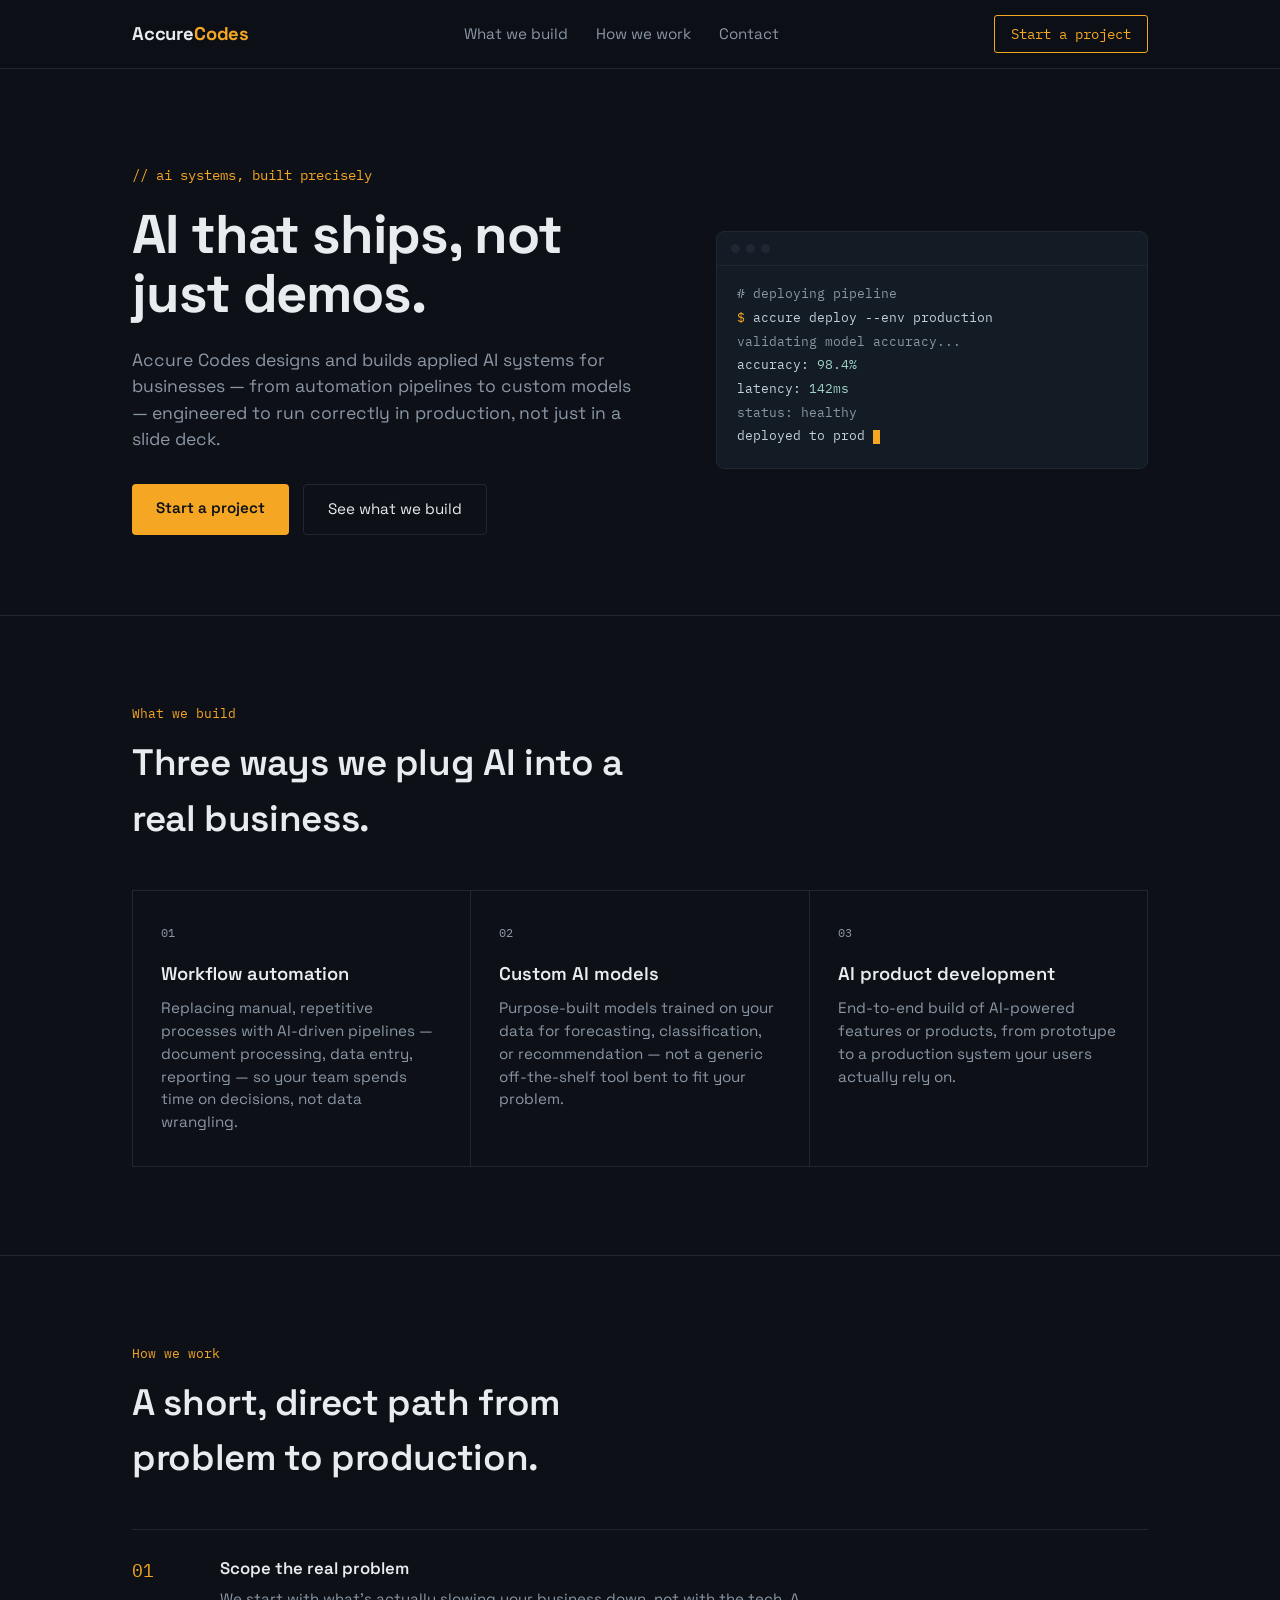
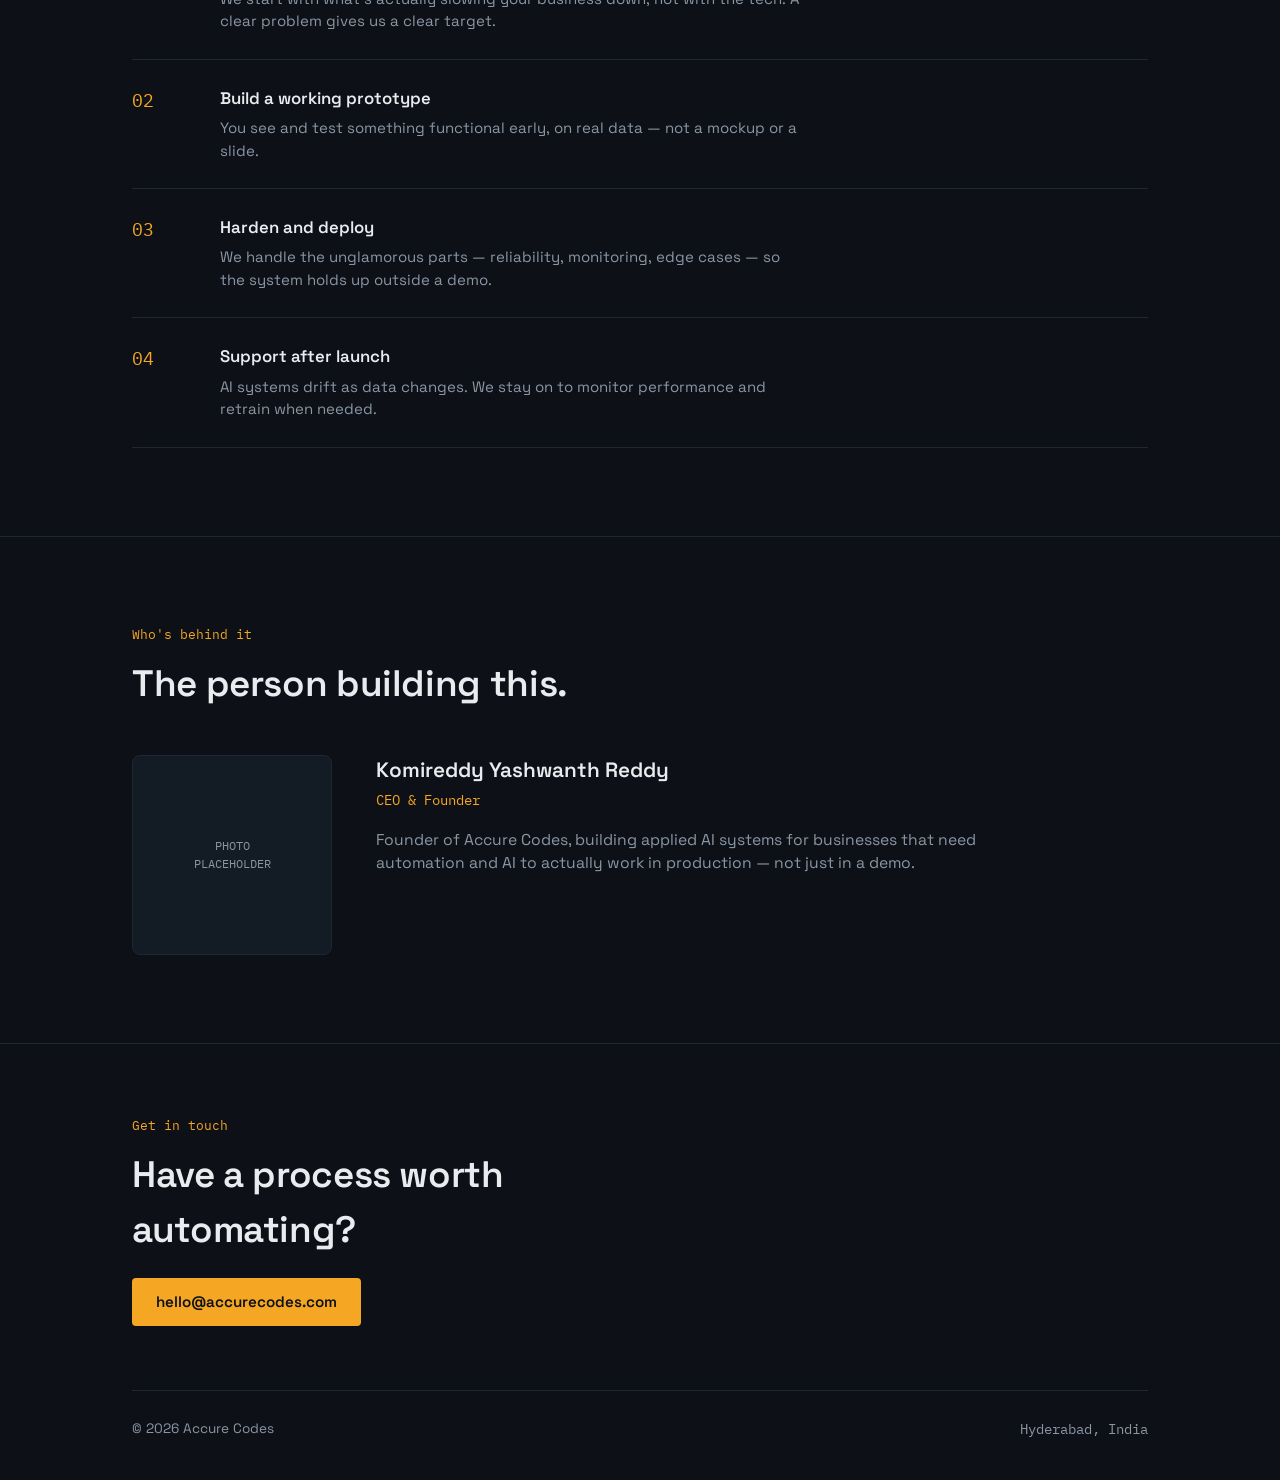
==== index.html @ d4b73209 "Update index.html" ====
<!DOCTYPE html>
<html lang="en">
<head>
<meta charset="UTF-8">
<meta name="viewport" content="width=device-width, initial-scale=1.0">
<title>Accure Codes — AI Innovation</title>
<meta name="google-site-verification" content="l0_xVmSkW9WtwDeP8lbxS9yP-mxCWkEYZdy3RUPZWYw" />
<link rel="preconnect" href="https://fonts.googleapis.com">
<link href="https://fonts.googleapis.com/css2?family=Space+Grotesk:wght@400;500;600;700&family=IBM+Plex+Mono:wght@400;500&display=swap" rel="stylesheet">
<style>
  :root {
    --ink: #0D1117;
    --ink-raised: #131B24;
    --line: #1F2733;
    --paper: #E8ECEF;
    --muted: #8B96A5;
    --amber: #F5A623;
    --amber-dim: #7A5518;
  }

  * { box-sizing: border-box; margin: 0; padding: 0; }

  body {
    background: var(--ink);
    color: var(--paper);
    font-family: 'Space Grotesk', sans-serif;
    line-height: 1.5;
    -webkit-font-smoothing: antialiased;
  }

  .mono {
    font-family: 'IBM Plex Mono', monospace;
  }

  a { color: inherit; text-decoration: none; }

  .wrap {
    max-width: 1080px;
    margin: 0 auto;
    padding: 0 32px;
  }

  /* ---- NAV ---- */
  nav {
    border-bottom: 1px solid var(--line);
    position: sticky;
    top: 0;
    background: rgba(13,17,23,0.92);
    backdrop-filter: blur(6px);
    z-index: 10;
  }
  nav .wrap {
    display: flex;
    align-items: center;
    justify-content: space-between;
    height: 68px;
  }
  .logo {
    font-weight: 700;
    font-size: 1.15rem;
    letter-spacing: -0.01em;
  }
  .logo span { color: var(--amber); }
  nav .links {
    display: flex;
    gap: 28px;
    font-size: 0.95rem;
    color: var(--muted);
  }
  nav .links a:hover { color: var(--paper); }
  .nav-cta {
    font-family: 'IBM Plex Mono', monospace;
    font-size: 0.85rem;
    padding: 8px 16px;
    border: 1px solid var(--amber);
    color: var(--amber);
    border-radius: 3px;
  }
  .nav-cta:hover { background: var(--amber); color: var(--ink); }

  @media (max-width: 700px) {
    nav .links { display: none; }
  }

  /* ---- HERO ---- */
  header.hero {
    padding: 96px 0 80px;
    border-bottom: 1px solid var(--line);
  }
  .hero-grid {
    display: grid;
    grid-template-columns: 1.1fr 0.9fr;
    gap: 56px;
    align-items: center;
  }
  @media (max-width: 860px) {
    .hero-grid { grid-template-columns: 1fr; }
  }

  .kicker {
    font-family: 'IBM Plex Mono', monospace;
    font-size: 0.85rem;
    color: var(--amber);
    margin-bottom: 20px;
  }

  h1 {
    font-size: clamp(2.2rem, 5vw, 3.4rem);
    font-weight: 700;
    letter-spacing: -0.02em;
    line-height: 1.08;
    margin-bottom: 24px;
    max-width: 15ch;
  }

  .hero-sub {
    color: var(--muted);
    font-size: 1.1rem;
    max-width: 46ch;
    margin-bottom: 32px;
  }

  .btn-row { display: flex; gap: 14px; flex-wrap: wrap; }

  .btn-primary {
    background: var(--amber);
    color: var(--ink);
    font-weight: 600;
    padding: 13px 24px;
    border-radius: 4px;
    font-size: 0.95rem;
  }
  .btn-primary:hover { background: #ffb84d; }

  .btn-ghost {
    border: 1px solid var(--line);
    padding: 13px 24px;
    border-radius: 4px;
    font-size: 0.95rem;
    color: var(--paper);
  }
  .btn-ghost:hover { border-color: var(--muted); }

  /* ---- TERMINAL VISUAL ---- */
  .terminal {
    background: var(--ink-raised);
    border: 1px solid var(--line);
    border-radius: 8px;
    overflow: hidden;
    font-family: 'IBM Plex Mono', monospace;
    font-size: 0.82rem;
  }
  .terminal-bar {
    display: flex;
    gap: 6px;
    padding: 12px 14px;
    border-bottom: 1px solid var(--line);
  }
  .dot { width: 9px; height: 9px; border-radius: 50%; background: var(--line); }
  .terminal-body { padding: 18px 20px; color: #C3D0DB; }
  .terminal-body .comment { color: var(--muted); }
  .terminal-body .key { color: var(--amber); }
  .terminal-body .string { color: #9ED3C4; }
  .terminal-line { white-space: pre; margin-bottom: 4px; }
  .cursor {
    display: inline-block;
    width: 7px; height: 14px;
    background: var(--amber);
    vertical-align: middle;
    animation: blink 1.1s steps(1) infinite;
  }
  @keyframes blink { 50% { opacity: 0; } }

  /* ---- SECTIONS ---- */
  section { padding: 88px 0; border-bottom: 1px solid var(--line); }

  .section-label {
    font-family: 'IBM Plex Mono', monospace;
    font-size: 0.8rem;
    color: var(--amber);
    margin-bottom: 12px;
  }

  h2 {
    font-size: clamp(1.7rem, 3.2vw, 2.3rem);
    font-weight: 600;
    letter-spacing: -0.01em;
    max-width: 22ch;
    margin-bottom: 44px;
  }

  .grid-3 {
    display: grid;
    grid-template-columns: repeat(3, 1fr);
    gap: 1px;
    background: var(--line);
    border: 1px solid var(--line);
  }
  @media (max-width: 780px) {
    .grid-3 { grid-template-columns: 1fr; }
  }
  .cell {
    background: var(--ink);
    padding: 32px 28px;
  }
  .cell .idx {
    font-family: 'IBM Plex Mono', monospace;
    font-size: 0.78rem;
    color: var(--muted);
    margin-bottom: 18px;
  }
  .cell h3 {
    font-size: 1.15rem;
    font-weight: 600;
    margin-bottom: 10px;
  }
  .cell p {
    color: var(--muted);
    font-size: 0.95rem;
  }

  /* ---- PROCESS (real sequence, numbered) ---- */
  .process {
    display: flex;
    flex-direction: column;
  }
  .step {
    display: grid;
    grid-template-columns: 64px 1fr;
    gap: 24px;
    padding: 26px 0;
    border-top: 1px solid var(--line);
  }
  .step:last-child { border-bottom: 1px solid var(--line); }
  .step .num {
    font-family: 'IBM Plex Mono', monospace;
    color: var(--amber);
    font-size: 1.1rem;
    padding-top: 2px;
  }
  .step h4 { font-size: 1.05rem; margin-bottom: 6px; font-weight: 600; }
  .step p { color: var(--muted); font-size: 0.94rem; max-width: 58ch; }

  /* ---- FOUNDER ---- */
  .founder-grid {
    display: grid;
    grid-template-columns: 200px 1fr;
    gap: 44px;
    align-items: start;
  }
  @media (max-width: 700px) {
    .founder-grid { grid-template-columns: 1fr; }
  }
  .founder-photo {
    width: 200px;
    height: 200px;
    border-radius: 8px;
    border: 1px solid var(--line);
    background: var(--ink-raised);
    display: flex;
    align-items: center;
    justify-content: center;
    color: var(--muted);
    font-family: 'IBM Plex Mono', monospace;
    font-size: 0.75rem;
    text-align: center;
    overflow: hidden;
  }
  .founder-photo img {
    width: 100%;
    height: 100%;
    object-fit: cover;
    display: block;
  }
  .founder-name {
    font-size: 1.3rem;
    font-weight: 600;
    margin-bottom: 4px;
  }
  .founder-title {
    font-family: 'IBM Plex Mono', monospace;
    font-size: 0.85rem;
    color: var(--amber);
    margin-bottom: 18px;
  }
  .founder-bio {
    color: var(--muted);
    font-size: 0.98rem;
    max-width: 60ch;
  }

  /* ---- CTA / FOOTER ---- */
  footer { padding: 72px 0 40px; }
  .cta-block {
    text-align: left;
    margin-bottom: 64px;
  }
  .cta-block h2 { margin-bottom: 20px; }
  .footer-bottom {
    display: flex;
    justify-content: space-between;
    align-items: center;
    padding-top: 28px;
    border-top: 1px solid var(--line);
    color: var(--muted);
    font-size: 0.85rem;
    flex-wrap: wrap;
    gap: 12px;
  }
  .footer-bottom a:hover { color: var(--paper); }

  :focus-visible {
    outline: 2px solid var(--amber);
    outline-offset: 2px;
  }

  @media (prefers-reduced-motion: reduce) {
    .cursor { animation: none; }
  }
</style>
</head>
<body>

<nav>
  <div class="wrap">
    <div class="logo">Accure<span>Codes</span></div>
    <div class="links">
      <a href="#work">What we build</a>
      <a href="#process">How we work</a>
      <a href="#contact">Contact</a>
    </div>
    <a href="#contact" class="nav-cta">Start a project</a>
  </div>
</nav>

<header class="hero">
  <div class="wrap hero-grid">
    <div>
      <div class="kicker">// ai systems, built precisely</div>
      <h1>AI that ships, not just demos.</h1>
      <p class="hero-sub">Accure Codes designs and builds applied AI systems for businesses — from automation pipelines to custom models — engineered to run correctly in production, not just in a slide deck.</p>
      <div class="btn-row">
        <a href="#contact" class="btn-primary">Start a project</a>
        <a href="#work" class="btn-ghost">See what we build</a>
      </div>
    </div>
    <div class="terminal">
      <div class="terminal-bar">
        <div class="dot"></div><div class="dot"></div><div class="dot"></div>
      </div>
      <div class="terminal-body">
        <div class="terminal-line"><span class="comment"># deploying pipeline</span></div>
        <div class="terminal-line"><span class="key">$</span> accure deploy --env production</div>
        <div class="terminal-line"><span class="comment">validating model accuracy...</span></div>
        <div class="terminal-line">accuracy: <span class="string">98.4%</span></div>
        <div class="terminal-line">latency: <span class="string">142ms</span></div>
        <div class="terminal-line"><span class="comment">status: healthy</span></div>
        <div class="terminal-line">deployed to prod <span class="cursor"></span></div>
      </div>
    </div>
  </div>
</header>

<section id="work">
  <div class="wrap">
    <div class="section-label">What we build</div>
    <h2>Three ways we plug AI into a real business.</h2>
    <div class="grid-3">
      <div class="cell">
        <div class="idx">01</div>
        <h3>Workflow automation</h3>
        <p>Replacing manual, repetitive processes with AI-driven pipelines — document processing, data entry, reporting — so your team spends time on decisions, not data wrangling.</p>
      </div>
      <div class="cell">
        <div class="idx">02</div>
        <h3>Custom AI models</h3>
        <p>Purpose-built models trained on your data for forecasting, classification, or recommendation — not a generic off-the-shelf tool bent to fit your problem.</p>
      </div>
      <div class="cell">
        <div class="idx">03</div>
        <h3>AI product development</h3>
        <p>End-to-end build of AI-powered features or products, from prototype to a production system your users actually rely on.</p>
      </div>
    </div>
  </div>
</section>

<section id="process">
  <div class="wrap">
    <div class="section-label">How we work</div>
    <h2>A short, direct path from problem to production.</h2>
    <div class="process">
      <div class="step">
        <div class="num">01</div>
        <div>
          <h4>Scope the real problem</h4>
          <p>We start with what's actually slowing your business down, not with the tech. A clear problem gives us a clear target.</p>
        </div>
      </div>
      <div class="step">
        <div class="num">02</div>
        <div>
          <h4>Build a working prototype</h4>
          <p>You see and test something functional early, on real data — not a mockup or a slide.</p>
        </div>
      </div>
      <div class="step">
        <div class="num">03</div>
        <div>
          <h4>Harden and deploy</h4>
          <p>We handle the unglamorous parts — reliability, monitoring, edge cases — so the system holds up outside a demo.</p>
        </div>
      </div>
      <div class="step">
        <div class="num">04</div>
        <div>
          <h4>Support after launch</h4>
          <p>AI systems drift as data changes. We stay on to monitor performance and retrain when needed.</p>
        </div>
      </div>
    </div>
  </div>
</section>

<section id="founder">
  <div class="wrap">
    <div class="section-label">Who's behind it</div>
    <h2>The person building this.</h2>
    <div class="founder-grid">
      <div class="founder-photo">
        <!-- Replace this div's content with: <img src="your-photo.jpg" alt="Komireddy Yashwanth Reddy"> -->
        PHOTO<br>PLACEHOLDER
      </div>
      <div>
        <div class="founder-name">Komireddy Yashwanth Reddy</div>
        <div class="founder-title">CEO &amp; Founder</div>
        <p class="founder-bio">Founder of Accure Codes, building applied AI systems for businesses that need automation and AI to actually work in production — not just in a demo.</p>
      </div>
    </div>
  </div>
</section>

<footer id="contact">
  <div class="wrap">
    <div class="cta-block">
      <div class="section-label">Get in touch</div>
      <h2>Have a process worth automating?</h2>
      <div class="btn-row">
        <a href="mailto:hello@accurecodes.com" class="btn-primary">hello@accurecodes.com</a>
      </div>
    </div>
    <div class="footer-bottom">
      <div>© 2026 Accure Codes</div>
      <div class="mono">Hyderabad, India</div>
    </div>
  </div>
</footer>

</body>
</html>
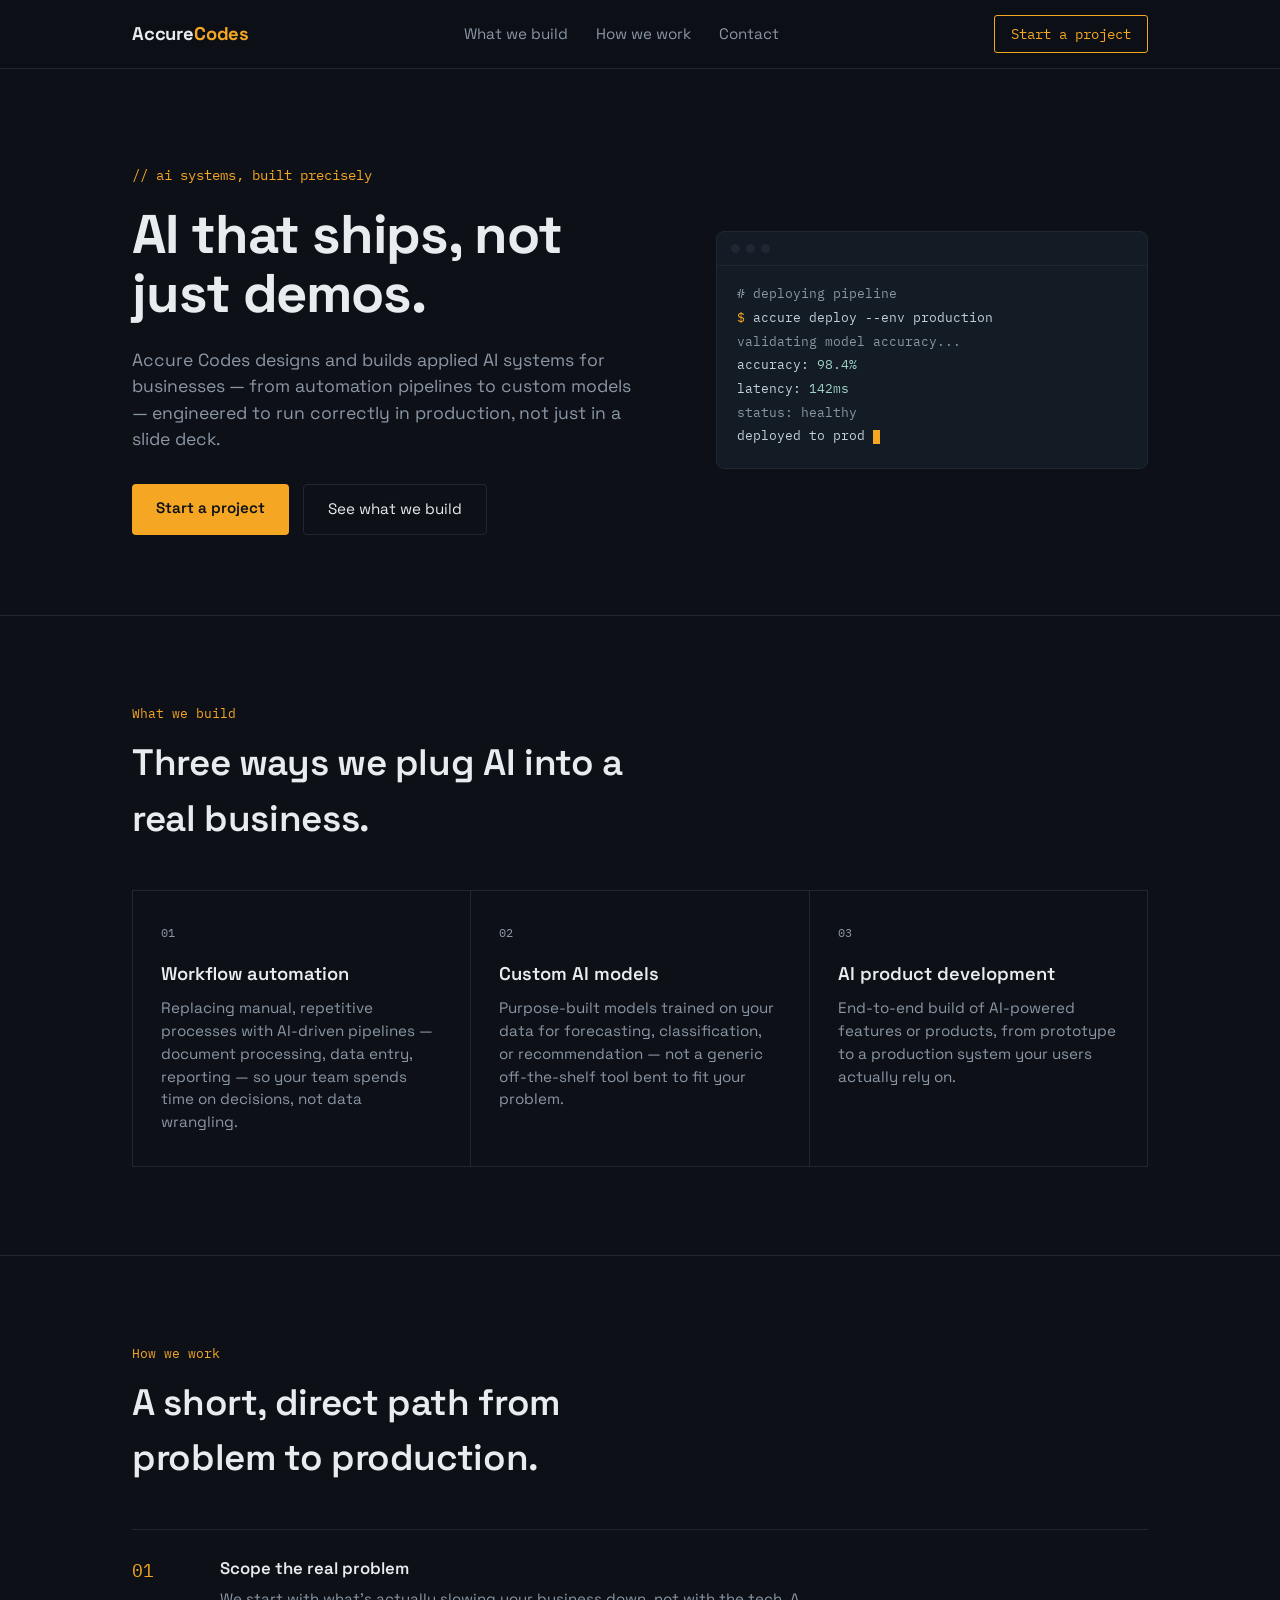
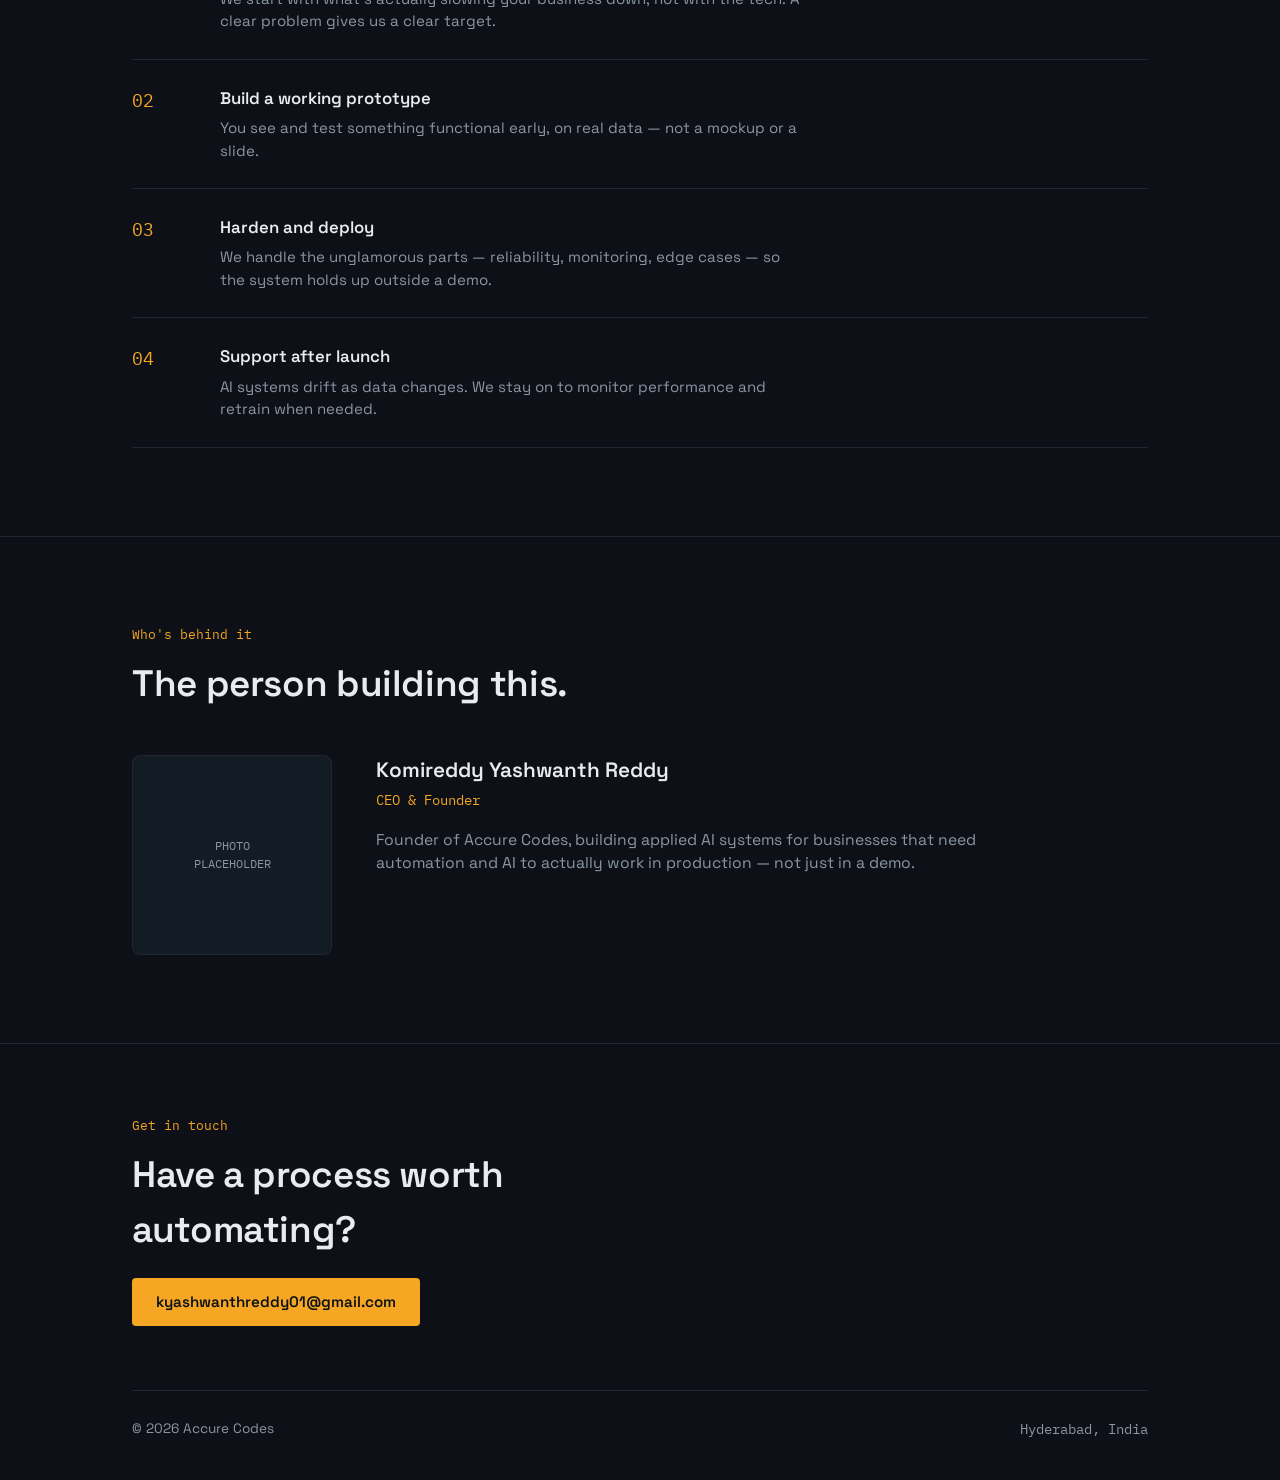
==== commit 7ad5f6d7: "Update index.html" ====
--- a/index.html
+++ b/index.html
@@ -446,7 +446,7 @@
       <div class="section-label">Get in touch</div>
       <h2>Have a process worth automating?</h2>
       <div class="btn-row">
-        <a href="mailto:hello@accurecodes.com" class="btn-primary">hello@accurecodes.com</a>
+        <a href="mailto:kyashwanthreddy01@gmail.com" class="btn-primary">kyashwanthreddy01@gmail.com</a>
       </div>
     </div>
     <div class="footer-bottom">
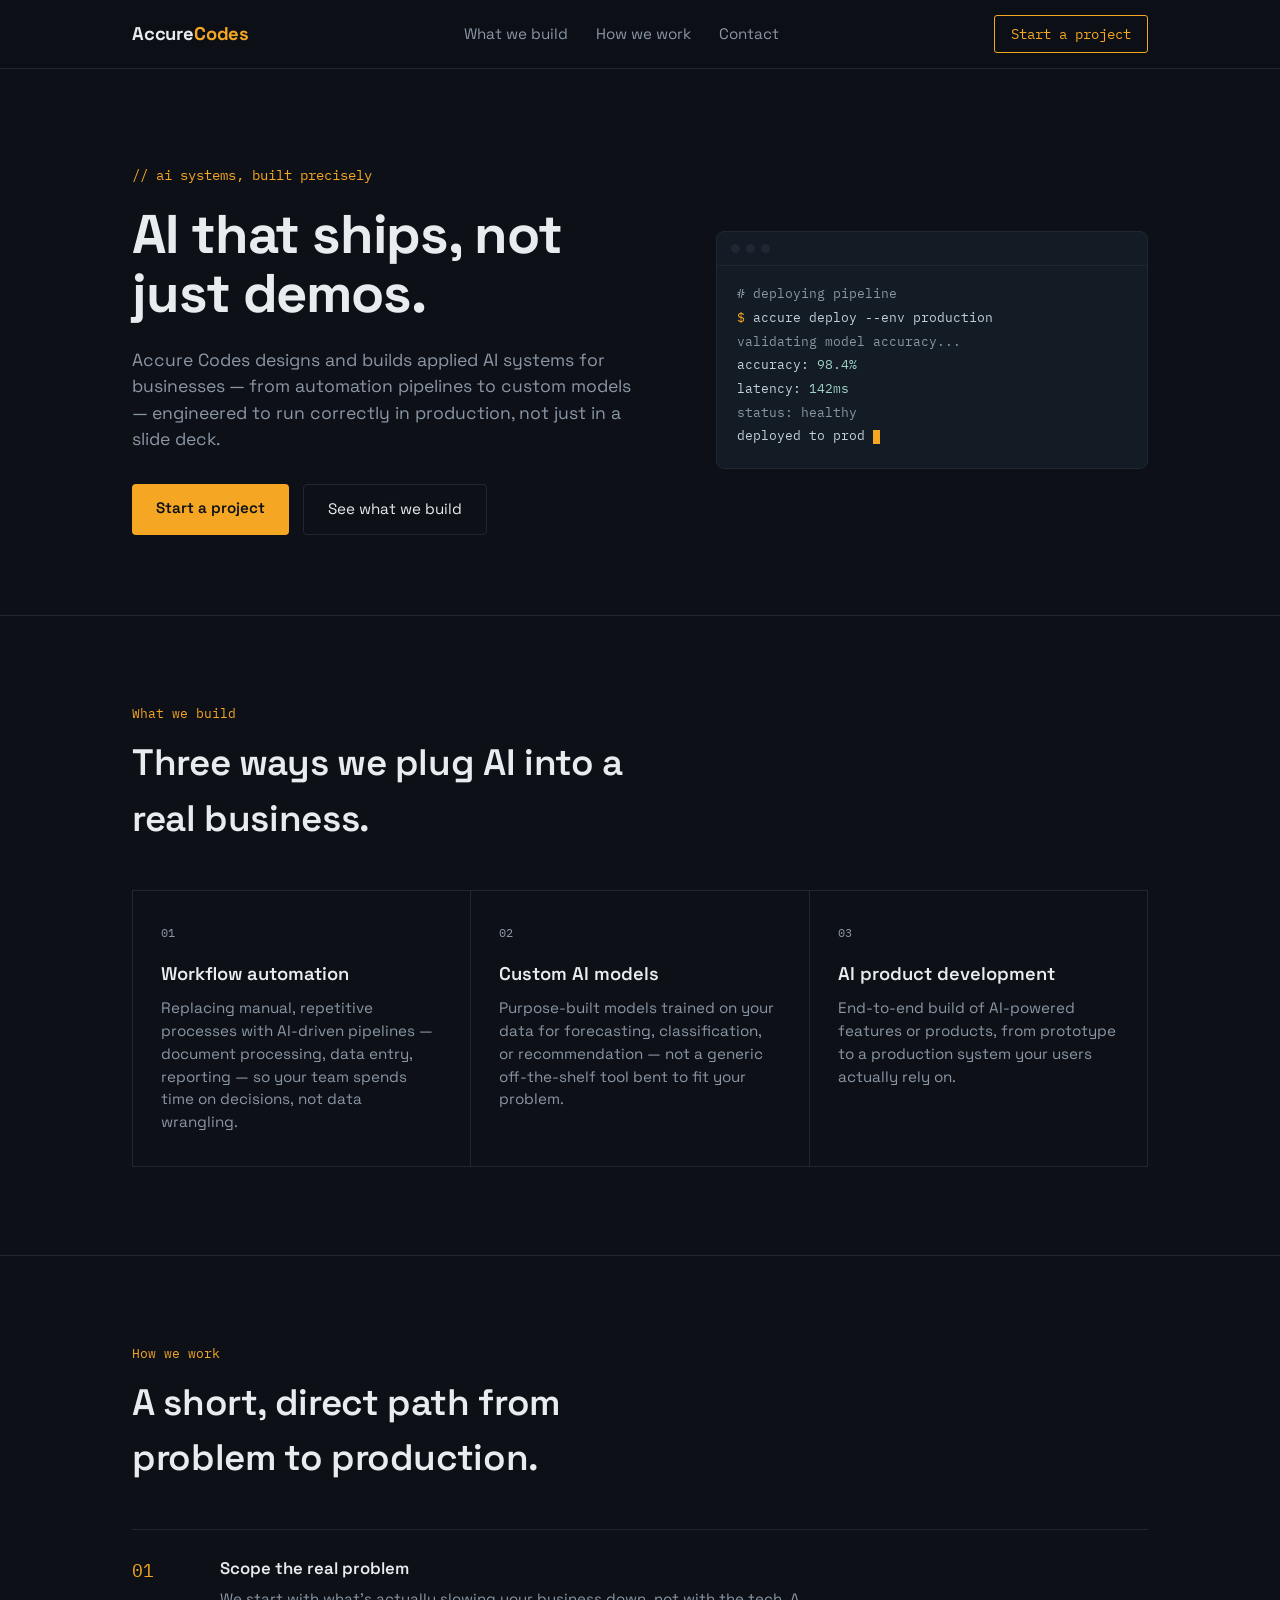
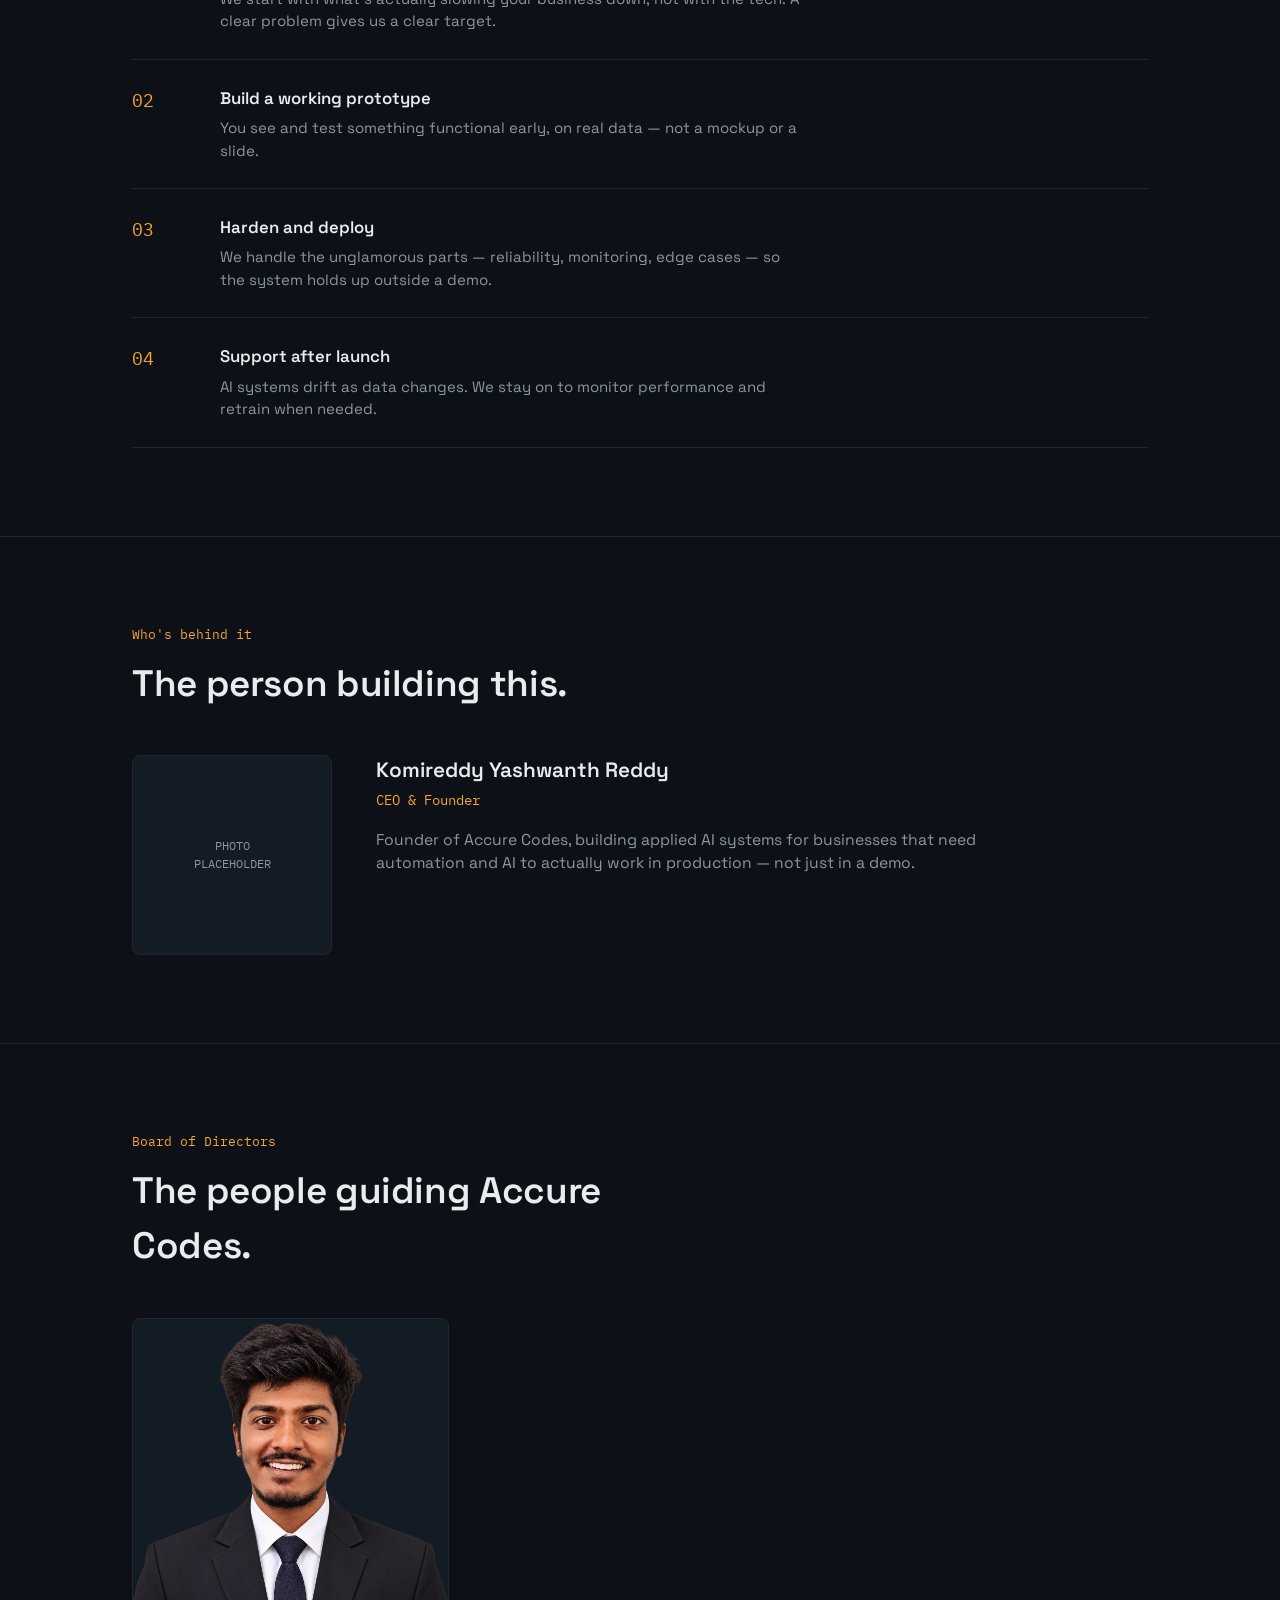
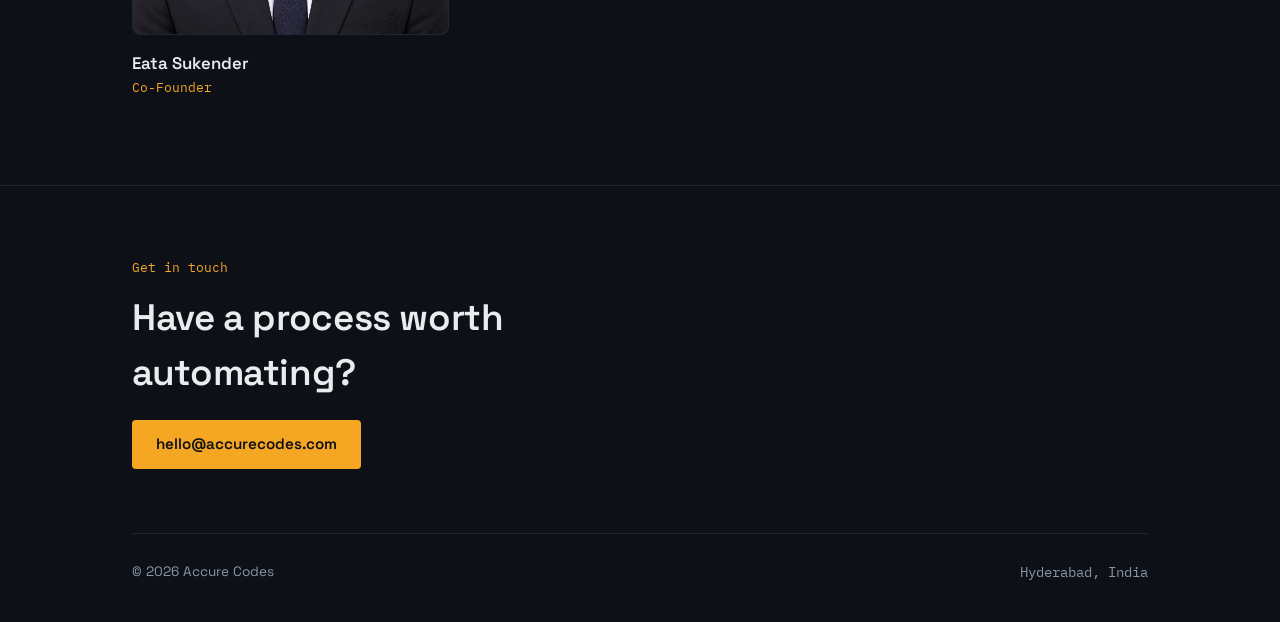
==== commit 6557455a: "Add files via upload" ====
--- a/index.html
+++ b/index.html
@@ -4,7 +4,6 @@
 <meta charset="UTF-8">
 <meta name="viewport" content="width=device-width, initial-scale=1.0">
 <title>Accure Codes — AI Innovation</title>
-<meta name="google-site-verification" content="l0_xVmSkW9WtwDeP8lbxS9yP-mxCWkEYZdy3RUPZWYw" />
 <link rel="preconnect" href="https://fonts.googleapis.com">
 <link href="https://fonts.googleapis.com/css2?family=Space+Grotesk:wght@400;500;600;700&family=IBM+Plex+Mono:wght@400;500&display=swap" rel="stylesheet">
 <style>
@@ -289,6 +288,54 @@
     max-width: 60ch;
   }
 
+  /* ---- BOARD ---- */
+  .board-grid {
+    display: grid;
+    grid-template-columns: repeat(3, 1fr);
+    gap: 32px;
+  }
+  @media (max-width: 780px) {
+    .board-grid { grid-template-columns: 1fr 1fr; }
+  }
+  @media (max-width: 520px) {
+    .board-grid { grid-template-columns: 1fr; }
+  }
+  .board-card {
+    text-align: left;
+  }
+  .board-photo {
+    width: 100%;
+    aspect-ratio: 1 / 1;
+    border-radius: 8px;
+    border: 1px solid var(--line);
+    background: var(--ink-raised);
+    display: flex;
+    align-items: center;
+    justify-content: center;
+    color: var(--muted);
+    font-family: 'IBM Plex Mono', monospace;
+    font-size: 0.75rem;
+    text-align: center;
+    overflow: hidden;
+    margin-bottom: 16px;
+  }
+  .board-photo img {
+    width: 100%;
+    height: 100%;
+    object-fit: cover;
+    display: block;
+  }
+  .board-name {
+    font-size: 1.05rem;
+    font-weight: 600;
+    margin-bottom: 2px;
+  }
+  .board-title {
+    font-family: 'IBM Plex Mono', monospace;
+    font-size: 0.8rem;
+    color: var(--amber);
+  }
+
   /* ---- CTA / FOOTER ---- */
   footer { padding: 72px 0 40px; }
   .cta-block {
@@ -440,13 +487,29 @@
   </div>
 </section>
 
+<section id="board">
+  <div class="wrap">
+    <div class="section-label">Board of Directors</div>
+    <h2>The people guiding Accure Codes.</h2>
+    <div class="board-grid">
+      <div class="board-card">
+        <div class="board-photo">
+          <img src="eata-sukender.jpg" alt="Eata Sukender">
+        </div>
+        <div class="board-name">Eata Sukender</div>
+        <div class="board-title">Co-Founder</div>
+      </div>
+    </div>
+  </div>
+</section>
+
 <footer id="contact">
   <div class="wrap">
     <div class="cta-block">
       <div class="section-label">Get in touch</div>
       <h2>Have a process worth automating?</h2>
       <div class="btn-row">
-        <a href="mailto:kyashwanthreddy01@gmail.com" class="btn-primary">kyashwanthreddy01@gmail.com</a>
+        <a href="mailto:hello@accurecodes.com" class="btn-primary">hello@accurecodes.com</a>
       </div>
     </div>
     <div class="footer-bottom">
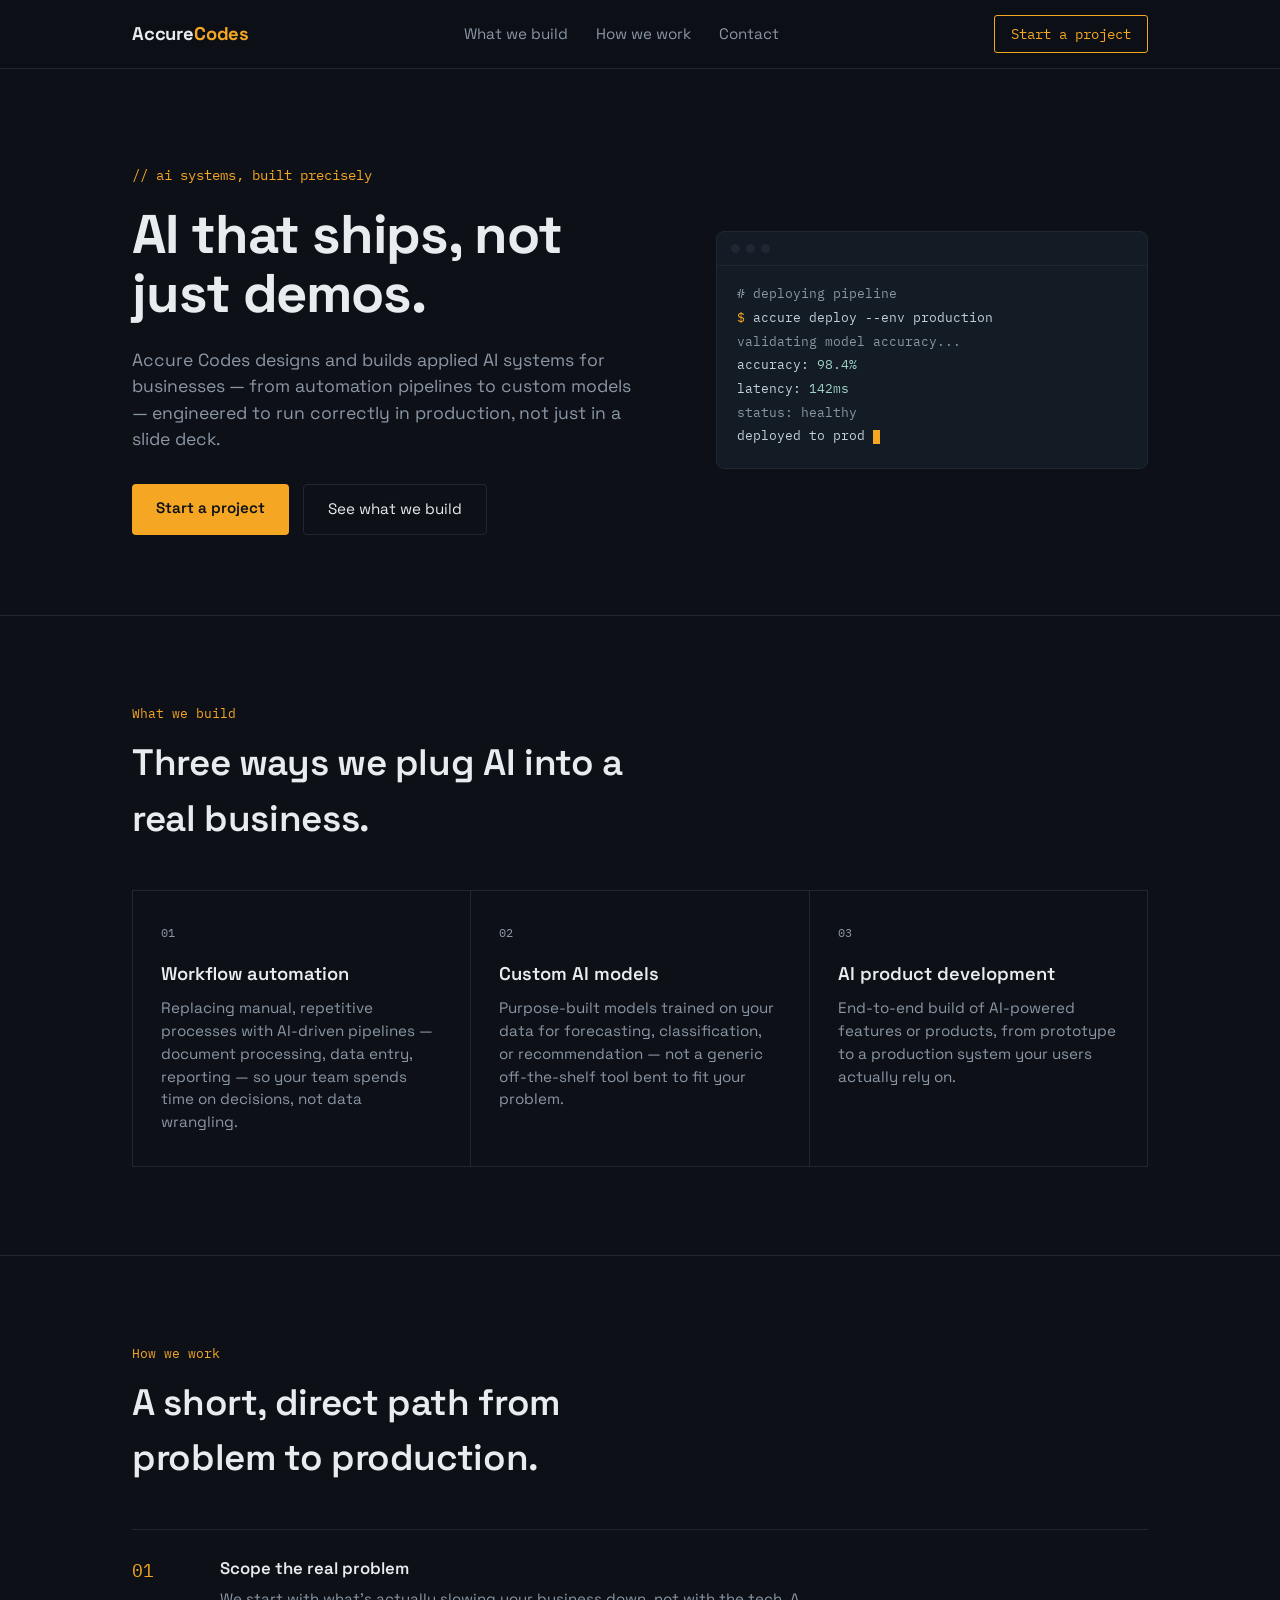
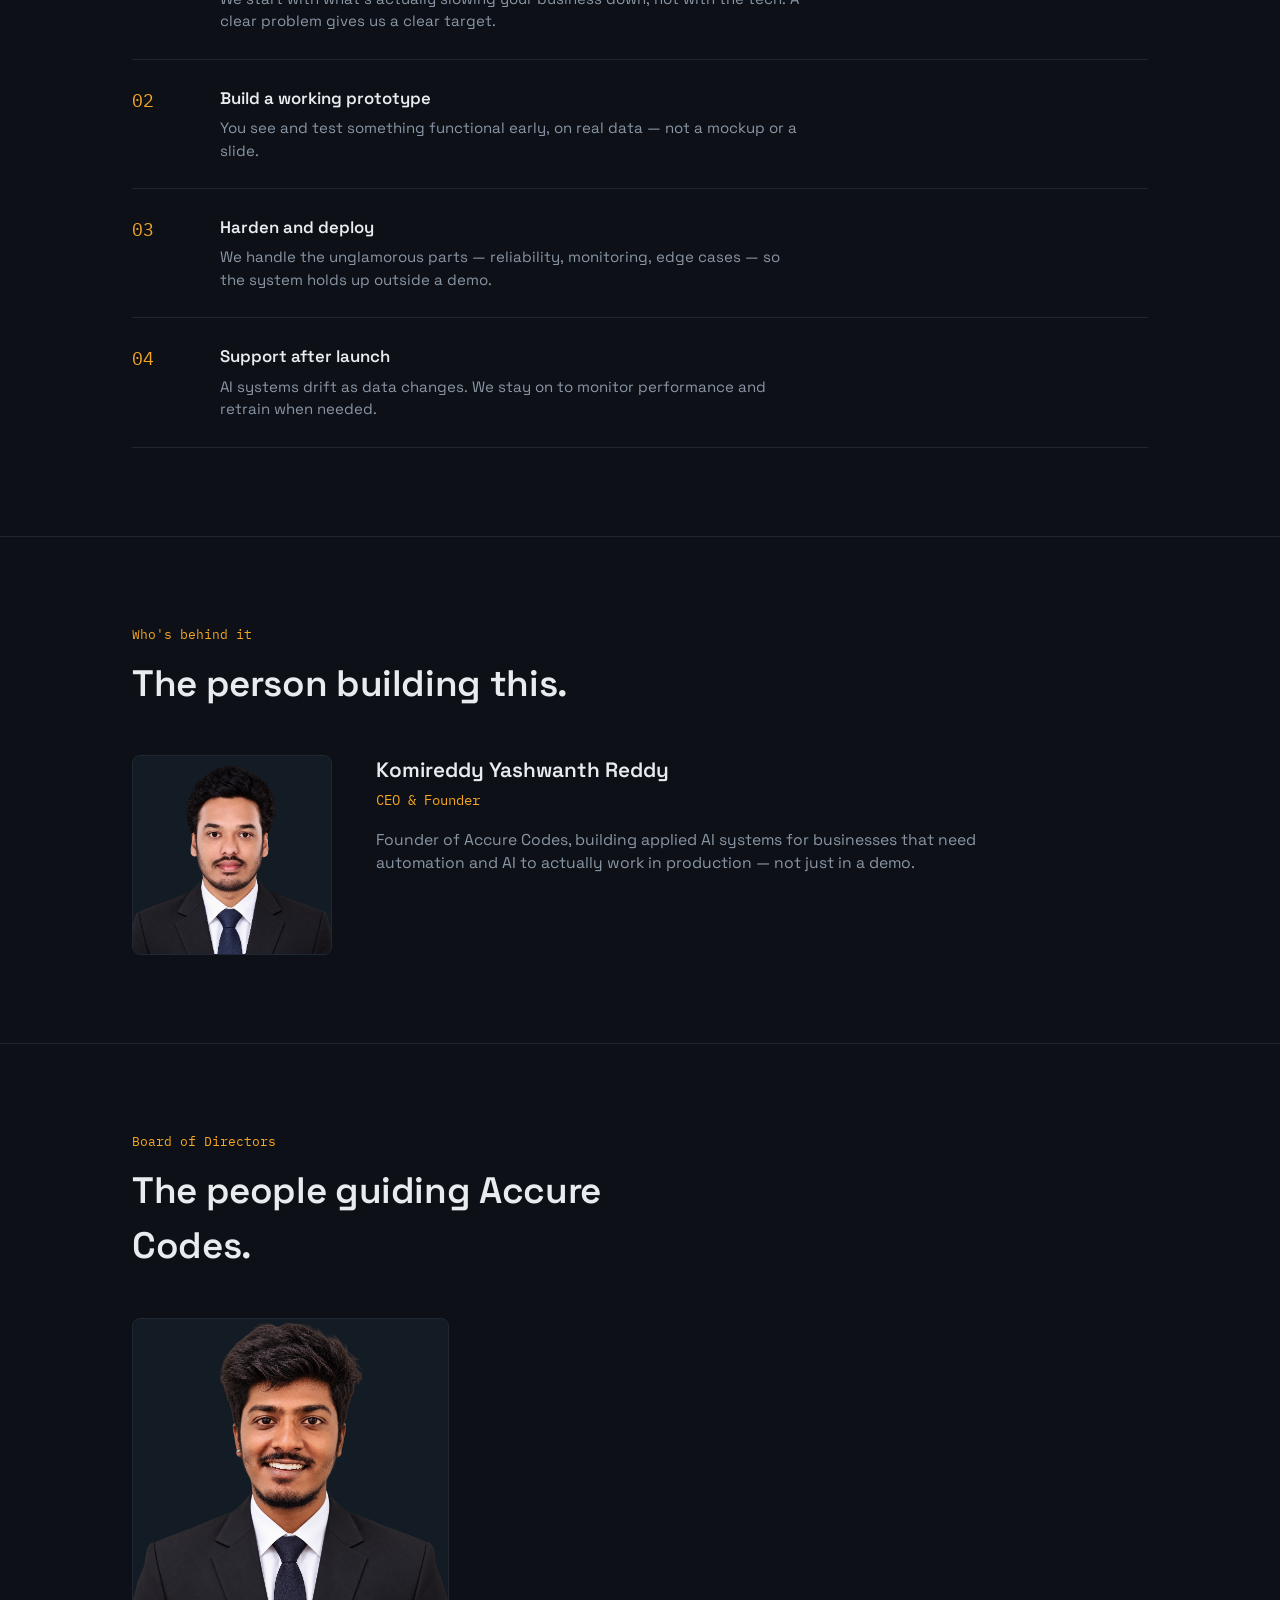
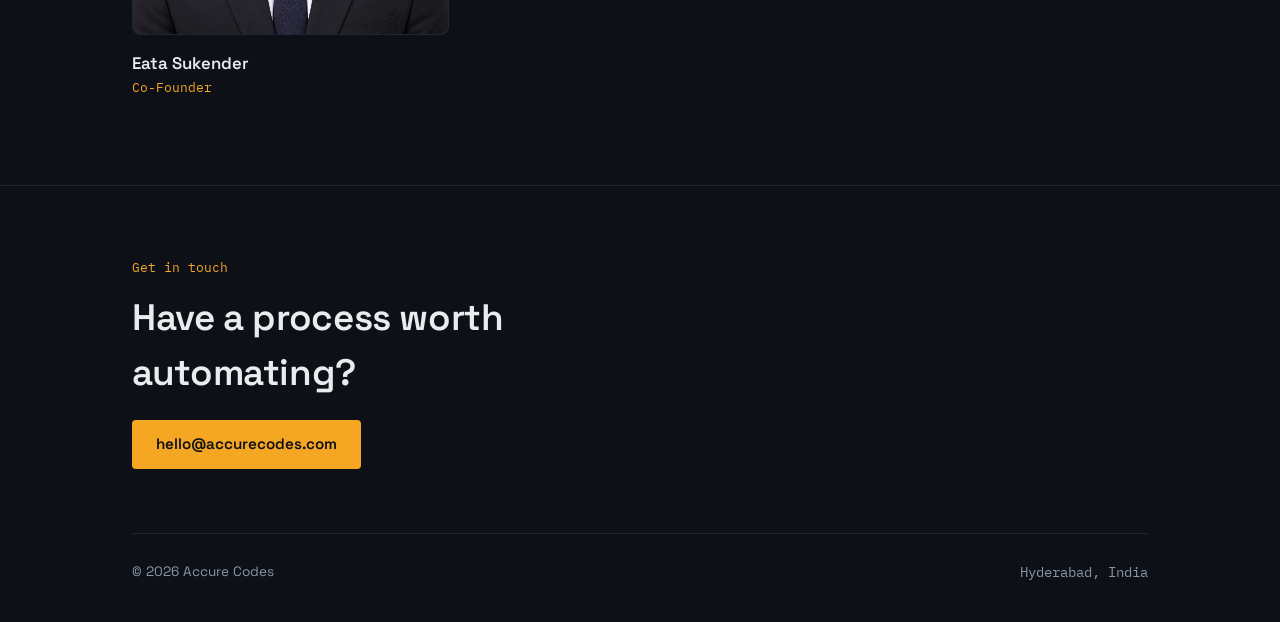
==== commit c0752381: "Add files via upload" ====
--- a/index.html
+++ b/index.html
@@ -475,8 +475,7 @@
     <h2>The person building this.</h2>
     <div class="founder-grid">
       <div class="founder-photo">
-        <!-- Replace this div's content with: <img src="your-photo.jpg" alt="Komireddy Yashwanth Reddy"> -->
-        PHOTO<br>PLACEHOLDER
+        <img src="komireddy-yashwanth-reddy.jpg" alt="Komireddy Yashwanth Reddy">
       </div>
       <div>
         <div class="founder-name">Komireddy Yashwanth Reddy</div>
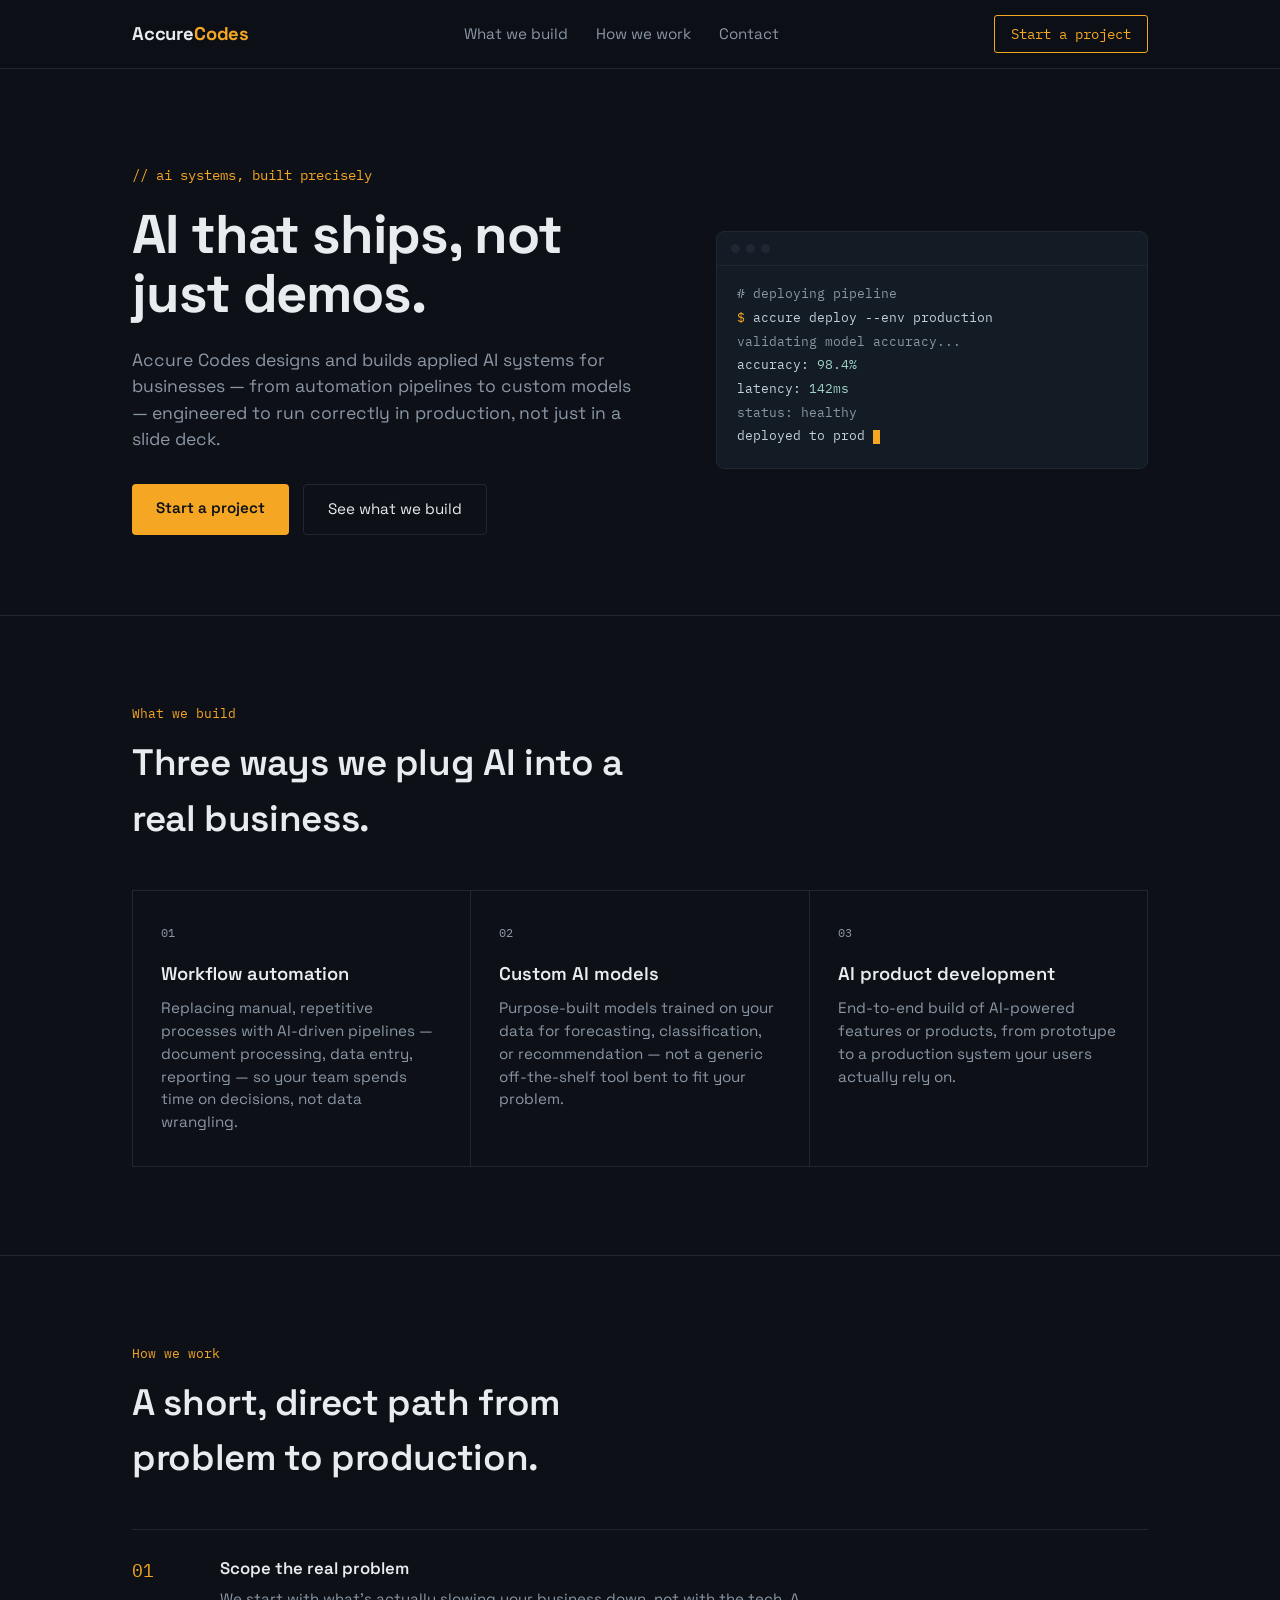
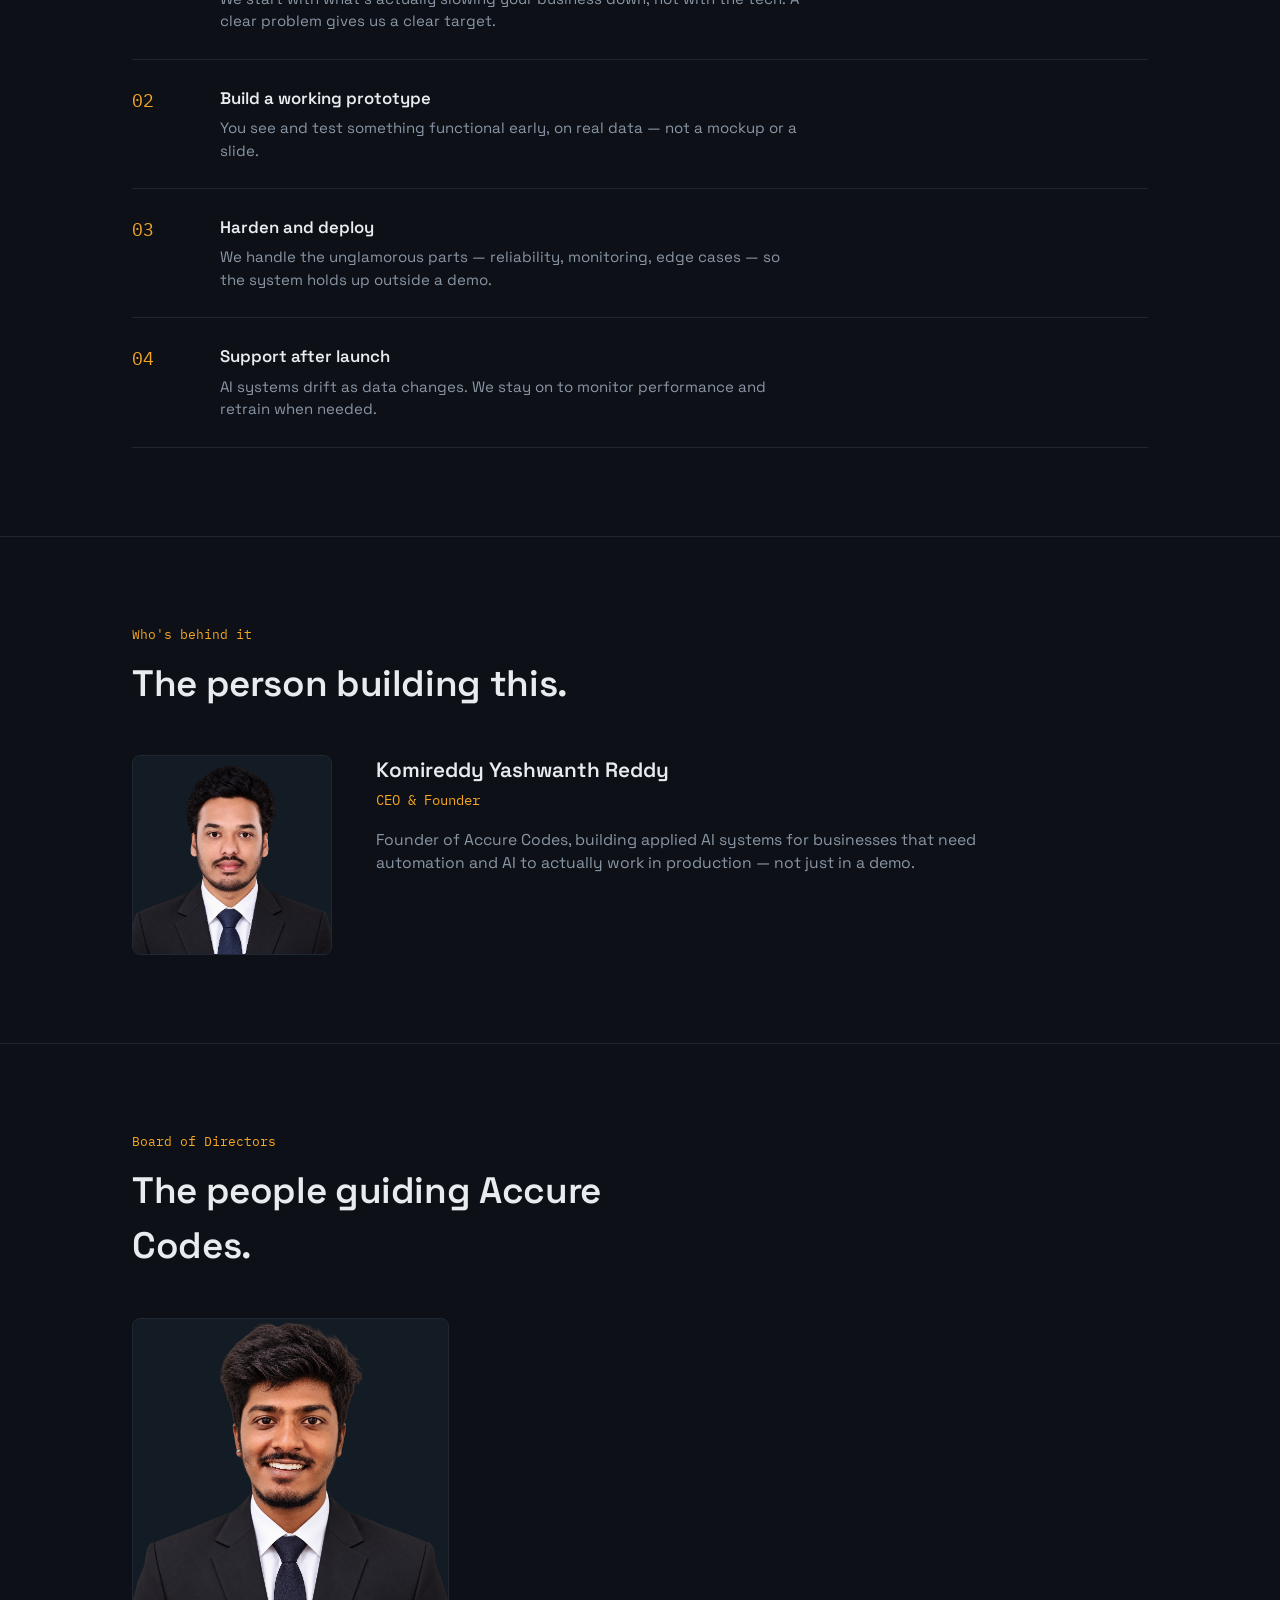
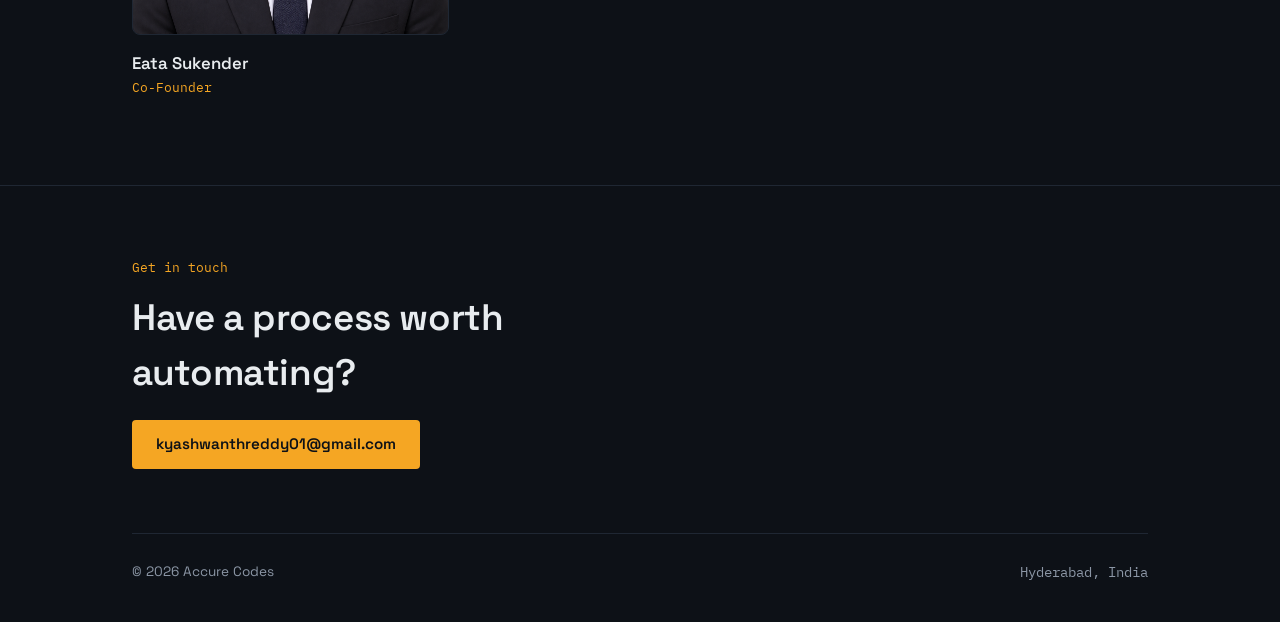
==== commit 4643336c: "Update index.html" ====
--- a/index.html
+++ b/index.html
@@ -508,7 +508,7 @@
       <div class="section-label">Get in touch</div>
       <h2>Have a process worth automating?</h2>
       <div class="btn-row">
-        <a href="mailto:hello@accurecodes.com" class="btn-primary">hello@accurecodes.com</a>
+        <a href="mailto:kyashwanthreddy01@gmail.com" class="btn-primary">kyashwanthreddy01@gmail.com</a>
       </div>
     </div>
     <div class="footer-bottom">
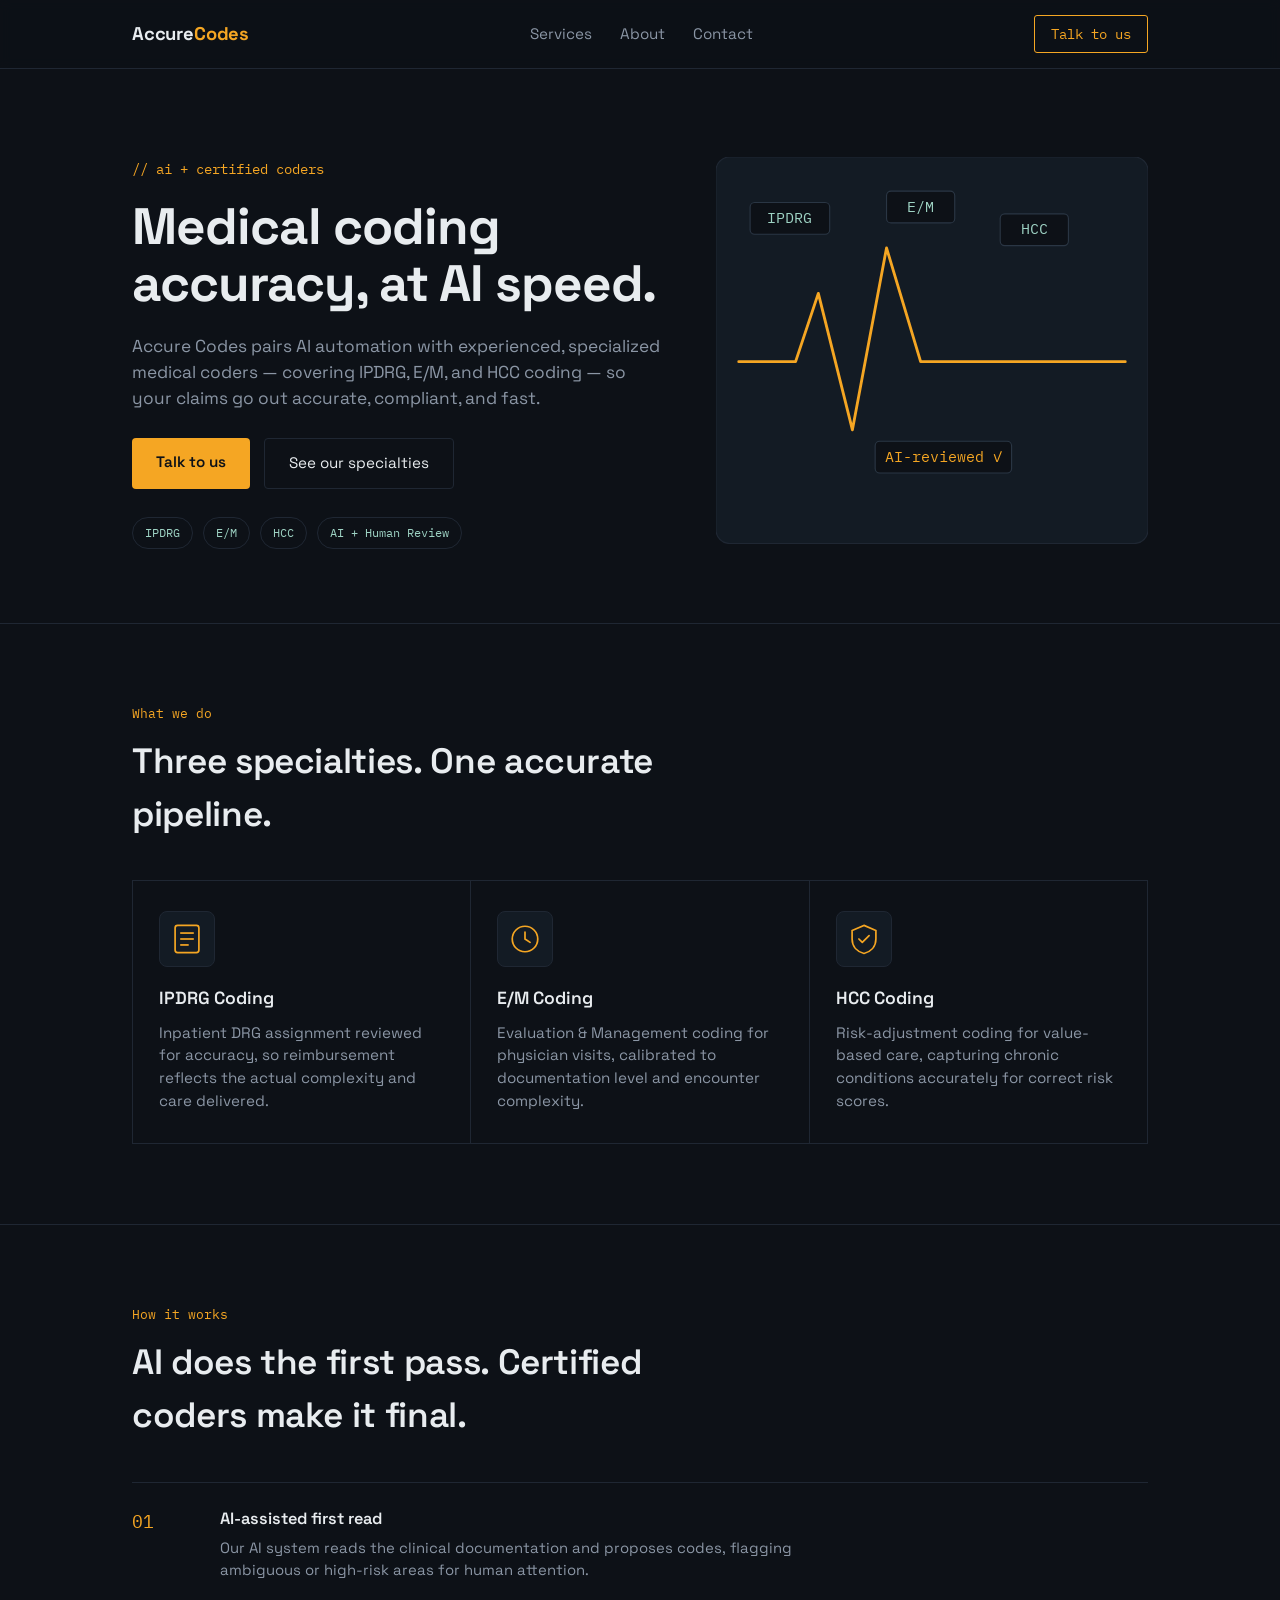
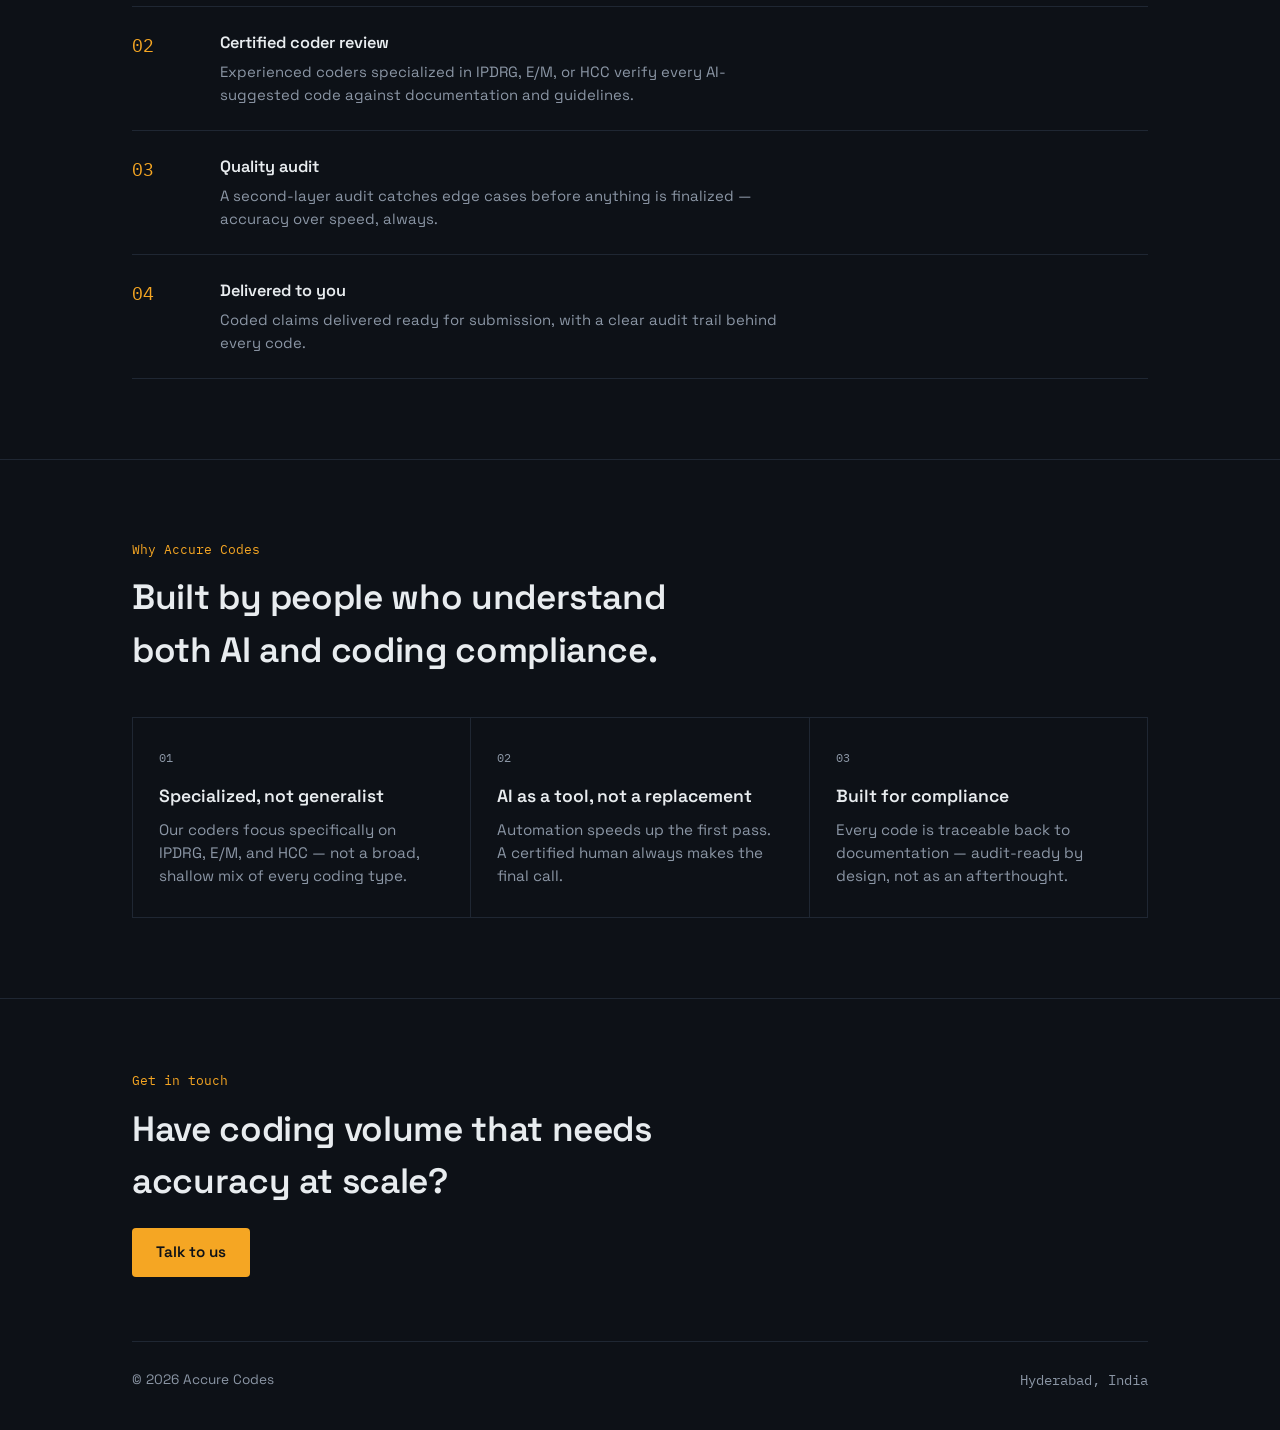
==== commit c375dec8: "Add files via upload" ====
--- a/index.html
+++ b/index.html
@@ -3,512 +3,165 @@
 <head>
 <meta charset="UTF-8">
 <meta name="viewport" content="width=device-width, initial-scale=1.0">
-<title>Accure Codes — AI Innovation</title>
+<title>Accure Codes — AI-Powered Medical Coding</title>
 <link rel="preconnect" href="https://fonts.googleapis.com">
 <link href="https://fonts.googleapis.com/css2?family=Space+Grotesk:wght@400;500;600;700&family=IBM+Plex+Mono:wght@400;500&display=swap" rel="stylesheet">
-<style>
-  :root {
-    --ink: #0D1117;
-    --ink-raised: #131B24;
-    --line: #1F2733;
-    --paper: #E8ECEF;
-    --muted: #8B96A5;
-    --amber: #F5A623;
-    --amber-dim: #7A5518;
-  }
-
-  * { box-sizing: border-box; margin: 0; padding: 0; }
-
-  body {
-    background: var(--ink);
-    color: var(--paper);
-    font-family: 'Space Grotesk', sans-serif;
-    line-height: 1.5;
-    -webkit-font-smoothing: antialiased;
-  }
-
-  .mono {
-    font-family: 'IBM Plex Mono', monospace;
-  }
-
-  a { color: inherit; text-decoration: none; }
-
-  .wrap {
-    max-width: 1080px;
-    margin: 0 auto;
-    padding: 0 32px;
-  }
-
-  /* ---- NAV ---- */
-  nav {
-    border-bottom: 1px solid var(--line);
-    position: sticky;
-    top: 0;
-    background: rgba(13,17,23,0.92);
-    backdrop-filter: blur(6px);
-    z-index: 10;
-  }
-  nav .wrap {
-    display: flex;
-    align-items: center;
-    justify-content: space-between;
-    height: 68px;
-  }
-  .logo {
-    font-weight: 700;
-    font-size: 1.15rem;
-    letter-spacing: -0.01em;
-  }
-  .logo span { color: var(--amber); }
-  nav .links {
-    display: flex;
-    gap: 28px;
-    font-size: 0.95rem;
-    color: var(--muted);
-  }
-  nav .links a:hover { color: var(--paper); }
-  .nav-cta {
-    font-family: 'IBM Plex Mono', monospace;
-    font-size: 0.85rem;
-    padding: 8px 16px;
-    border: 1px solid var(--amber);
-    color: var(--amber);
-    border-radius: 3px;
-  }
-  .nav-cta:hover { background: var(--amber); color: var(--ink); }
-
-  @media (max-width: 700px) {
-    nav .links { display: none; }
-  }
-
-  /* ---- HERO ---- */
-  header.hero {
-    padding: 96px 0 80px;
-    border-bottom: 1px solid var(--line);
-  }
-  .hero-grid {
-    display: grid;
-    grid-template-columns: 1.1fr 0.9fr;
-    gap: 56px;
-    align-items: center;
-  }
-  @media (max-width: 860px) {
-    .hero-grid { grid-template-columns: 1fr; }
-  }
-
-  .kicker {
-    font-family: 'IBM Plex Mono', monospace;
-    font-size: 0.85rem;
-    color: var(--amber);
-    margin-bottom: 20px;
-  }
-
-  h1 {
-    font-size: clamp(2.2rem, 5vw, 3.4rem);
-    font-weight: 700;
-    letter-spacing: -0.02em;
-    line-height: 1.08;
-    margin-bottom: 24px;
-    max-width: 15ch;
-  }
-
-  .hero-sub {
-    color: var(--muted);
-    font-size: 1.1rem;
-    max-width: 46ch;
-    margin-bottom: 32px;
-  }
-
-  .btn-row { display: flex; gap: 14px; flex-wrap: wrap; }
-
-  .btn-primary {
-    background: var(--amber);
-    color: var(--ink);
-    font-weight: 600;
-    padding: 13px 24px;
-    border-radius: 4px;
-    font-size: 0.95rem;
-  }
-  .btn-primary:hover { background: #ffb84d; }
-
-  .btn-ghost {
-    border: 1px solid var(--line);
-    padding: 13px 24px;
-    border-radius: 4px;
-    font-size: 0.95rem;
-    color: var(--paper);
-  }
-  .btn-ghost:hover { border-color: var(--muted); }
-
-  /* ---- TERMINAL VISUAL ---- */
-  .terminal {
-    background: var(--ink-raised);
-    border: 1px solid var(--line);
-    border-radius: 8px;
-    overflow: hidden;
-    font-family: 'IBM Plex Mono', monospace;
-    font-size: 0.82rem;
-  }
-  .terminal-bar {
-    display: flex;
-    gap: 6px;
-    padding: 12px 14px;
-    border-bottom: 1px solid var(--line);
-  }
-  .dot { width: 9px; height: 9px; border-radius: 50%; background: var(--line); }
-  .terminal-body { padding: 18px 20px; color: #C3D0DB; }
-  .terminal-body .comment { color: var(--muted); }
-  .terminal-body .key { color: var(--amber); }
-  .terminal-body .string { color: #9ED3C4; }
-  .terminal-line { white-space: pre; margin-bottom: 4px; }
-  .cursor {
-    display: inline-block;
-    width: 7px; height: 14px;
-    background: var(--amber);
-    vertical-align: middle;
-    animation: blink 1.1s steps(1) infinite;
-  }
-  @keyframes blink { 50% { opacity: 0; } }
-
-  /* ---- SECTIONS ---- */
-  section { padding: 88px 0; border-bottom: 1px solid var(--line); }
-
-  .section-label {
-    font-family: 'IBM Plex Mono', monospace;
-    font-size: 0.8rem;
-    color: var(--amber);
-    margin-bottom: 12px;
-  }
-
-  h2 {
-    font-size: clamp(1.7rem, 3.2vw, 2.3rem);
-    font-weight: 600;
-    letter-spacing: -0.01em;
-    max-width: 22ch;
-    margin-bottom: 44px;
-  }
-
-  .grid-3 {
-    display: grid;
-    grid-template-columns: repeat(3, 1fr);
-    gap: 1px;
-    background: var(--line);
-    border: 1px solid var(--line);
-  }
-  @media (max-width: 780px) {
-    .grid-3 { grid-template-columns: 1fr; }
-  }
-  .cell {
-    background: var(--ink);
-    padding: 32px 28px;
-  }
-  .cell .idx {
-    font-family: 'IBM Plex Mono', monospace;
-    font-size: 0.78rem;
-    color: var(--muted);
-    margin-bottom: 18px;
-  }
-  .cell h3 {
-    font-size: 1.15rem;
-    font-weight: 600;
-    margin-bottom: 10px;
-  }
-  .cell p {
-    color: var(--muted);
-    font-size: 0.95rem;
-  }
-
-  /* ---- PROCESS (real sequence, numbered) ---- */
-  .process {
-    display: flex;
-    flex-direction: column;
-  }
-  .step {
-    display: grid;
-    grid-template-columns: 64px 1fr;
-    gap: 24px;
-    padding: 26px 0;
-    border-top: 1px solid var(--line);
-  }
-  .step:last-child { border-bottom: 1px solid var(--line); }
-  .step .num {
-    font-family: 'IBM Plex Mono', monospace;
-    color: var(--amber);
-    font-size: 1.1rem;
-    padding-top: 2px;
-  }
-  .step h4 { font-size: 1.05rem; margin-bottom: 6px; font-weight: 600; }
-  .step p { color: var(--muted); font-size: 0.94rem; max-width: 58ch; }
-
-  /* ---- FOUNDER ---- */
-  .founder-grid {
-    display: grid;
-    grid-template-columns: 200px 1fr;
-    gap: 44px;
-    align-items: start;
-  }
-  @media (max-width: 700px) {
-    .founder-grid { grid-template-columns: 1fr; }
-  }
-  .founder-photo {
-    width: 200px;
-    height: 200px;
-    border-radius: 8px;
-    border: 1px solid var(--line);
-    background: var(--ink-raised);
-    display: flex;
-    align-items: center;
-    justify-content: center;
-    color: var(--muted);
-    font-family: 'IBM Plex Mono', monospace;
-    font-size: 0.75rem;
-    text-align: center;
-    overflow: hidden;
-  }
-  .founder-photo img {
-    width: 100%;
-    height: 100%;
-    object-fit: cover;
-    display: block;
-  }
-  .founder-name {
-    font-size: 1.3rem;
-    font-weight: 600;
-    margin-bottom: 4px;
-  }
-  .founder-title {
-    font-family: 'IBM Plex Mono', monospace;
-    font-size: 0.85rem;
-    color: var(--amber);
-    margin-bottom: 18px;
-  }
-  .founder-bio {
-    color: var(--muted);
-    font-size: 0.98rem;
-    max-width: 60ch;
-  }
-
-  /* ---- BOARD ---- */
-  .board-grid {
-    display: grid;
-    grid-template-columns: repeat(3, 1fr);
-    gap: 32px;
-  }
-  @media (max-width: 780px) {
-    .board-grid { grid-template-columns: 1fr 1fr; }
-  }
-  @media (max-width: 520px) {
-    .board-grid { grid-template-columns: 1fr; }
-  }
-  .board-card {
-    text-align: left;
-  }
-  .board-photo {
-    width: 100%;
-    aspect-ratio: 1 / 1;
-    border-radius: 8px;
-    border: 1px solid var(--line);
-    background: var(--ink-raised);
-    display: flex;
-    align-items: center;
-    justify-content: center;
-    color: var(--muted);
-    font-family: 'IBM Plex Mono', monospace;
-    font-size: 0.75rem;
-    text-align: center;
-    overflow: hidden;
-    margin-bottom: 16px;
-  }
-  .board-photo img {
-    width: 100%;
-    height: 100%;
-    object-fit: cover;
-    display: block;
-  }
-  .board-name {
-    font-size: 1.05rem;
-    font-weight: 600;
-    margin-bottom: 2px;
-  }
-  .board-title {
-    font-family: 'IBM Plex Mono', monospace;
-    font-size: 0.8rem;
-    color: var(--amber);
-  }
-
-  /* ---- CTA / FOOTER ---- */
-  footer { padding: 72px 0 40px; }
-  .cta-block {
-    text-align: left;
-    margin-bottom: 64px;
-  }
-  .cta-block h2 { margin-bottom: 20px; }
-  .footer-bottom {
-    display: flex;
-    justify-content: space-between;
-    align-items: center;
-    padding-top: 28px;
-    border-top: 1px solid var(--line);
-    color: var(--muted);
-    font-size: 0.85rem;
-    flex-wrap: wrap;
-    gap: 12px;
-  }
-  .footer-bottom a:hover { color: var(--paper); }
-
-  :focus-visible {
-    outline: 2px solid var(--amber);
-    outline-offset: 2px;
-  }
-
-  @media (prefers-reduced-motion: reduce) {
-    .cursor { animation: none; }
-  }
-</style>
+<link rel="stylesheet" href="styles.css">
 </head>
 <body>
 
 <nav>
   <div class="wrap">
-    <div class="logo">Accure<span>Codes</span></div>
+    <a href="index.html" class="logo">Accure<span>Codes</span></a>
     <div class="links">
-      <a href="#work">What we build</a>
-      <a href="#process">How we work</a>
-      <a href="#contact">Contact</a>
+      <a href="services.html">Services</a>
+      <a href="about.html">About</a>
+      <a href="contact.html">Contact</a>
     </div>
-    <a href="#contact" class="nav-cta">Start a project</a>
+    <a href="contact.html" class="nav-cta">Talk to us</a>
   </div>
 </nav>
 
 <header class="hero">
   <div class="wrap hero-grid">
     <div>
-      <div class="kicker">// ai systems, built precisely</div>
-      <h1>AI that ships, not just demos.</h1>
-      <p class="hero-sub">Accure Codes designs and builds applied AI systems for businesses — from automation pipelines to custom models — engineered to run correctly in production, not just in a slide deck.</p>
+      <div class="kicker">// ai + certified coders</div>
+      <h1>Medical coding accuracy, at AI speed.</h1>
+      <p class="hero-sub">Accure Codes pairs AI automation with experienced, specialized medical coders — covering IPDRG, E/M, and HCC coding — so your claims go out accurate, compliant, and fast.</p>
       <div class="btn-row">
-        <a href="#contact" class="btn-primary">Start a project</a>
-        <a href="#work" class="btn-ghost">See what we build</a>
+        <a href="contact.html" class="btn-primary">Talk to us</a>
+        <a href="services.html" class="btn-ghost">See our specialties</a>
+      </div>
+      <div class="badge-row">
+        <span class="badge">IPDRG</span>
+        <span class="badge">E/M</span>
+        <span class="badge">HCC</span>
+        <span class="badge">AI + Human Review</span>
       </div>
     </div>
-    <div class="terminal">
-      <div class="terminal-bar">
-        <div class="dot"></div><div class="dot"></div><div class="dot"></div>
-      </div>
-      <div class="terminal-body">
-        <div class="terminal-line"><span class="comment"># deploying pipeline</span></div>
-        <div class="terminal-line"><span class="key">$</span> accure deploy --env production</div>
-        <div class="terminal-line"><span class="comment">validating model accuracy...</span></div>
-        <div class="terminal-line">accuracy: <span class="string">98.4%</span></div>
-        <div class="terminal-line">latency: <span class="string">142ms</span></div>
-        <div class="terminal-line"><span class="comment">status: healthy</span></div>
-        <div class="terminal-line">deployed to prod <span class="cursor"></span></div>
-      </div>
+    <div class="hero-visual">
+      <svg viewBox="0 0 380 340" xmlns="http://www.w3.org/2000/svg">
+        <rect x="0" y="0" width="380" height="340" rx="12" fill="#131B24" stroke="#1F2733"/>
+        <!-- pulse line -->
+        <polyline points="20,180 70,180 90,120 120,240 150,80 180,180 360,180"
+          fill="none" stroke="#F5A623" stroke-width="2.5" stroke-linejoin="round" stroke-linecap="round"/>
+        <!-- coding tags floating -->
+        <g font-family="IBM Plex Mono, monospace" font-size="13">
+          <rect x="30" y="40" width="70" height="28" rx="4" fill="#0D1117" stroke="#2A3644"/>
+          <text x="65" y="58" fill="#9ED3C4" text-anchor="middle">IPDRG</text>
+
+          <rect x="150" y="30" width="60" height="28" rx="4" fill="#0D1117" stroke="#2A3644"/>
+          <text x="180" y="48" fill="#9ED3C4" text-anchor="middle">E/M</text>
+
+          <rect x="250" y="50" width="60" height="28" rx="4" fill="#0D1117" stroke="#2A3644"/>
+          <text x="280" y="68" fill="#9ED3C4" text-anchor="middle">HCC</text>
+
+          <rect x="140" y="250" width="120" height="28" rx="4" fill="#0D1117" stroke="#2A3644"/>
+          <text x="200" y="268" fill="#F5A623" text-anchor="middle">AI-reviewed ✓</text>
+        </g>
+      </svg>
     </div>
   </div>
 </header>
 
-<section id="work">
+<section id="overview">
   <div class="wrap">
-    <div class="section-label">What we build</div>
-    <h2>Three ways we plug AI into a real business.</h2>
+    <div class="section-label">What we do</div>
+    <h2>Three specialties. One accurate pipeline.</h2>
     <div class="grid-3">
       <div class="cell">
-        <div class="idx">01</div>
-        <h3>Workflow automation</h3>
-        <p>Replacing manual, repetitive processes with AI-driven pipelines — document processing, data entry, reporting — so your team spends time on decisions, not data wrangling.</p>
+        <div class="icon-box">
+          <svg viewBox="0 0 40 40" width="34" height="34"><rect x="6" y="4" width="28" height="32" rx="3" fill="none" stroke="#F5A623" stroke-width="2"/><line x1="12" y1="13" x2="28" y2="13" stroke="#F5A623" stroke-width="2"/><line x1="12" y1="20" x2="28" y2="20" stroke="#F5A623" stroke-width="2"/><line x1="12" y1="27" x2="22" y2="27" stroke="#F5A623" stroke-width="2"/></svg>
+        </div>
+        <h3>IPDRG Coding</h3>
+        <p>Inpatient DRG assignment reviewed for accuracy, so reimbursement reflects the actual complexity and care delivered.</p>
       </div>
       <div class="cell">
-        <div class="idx">02</div>
-        <h3>Custom AI models</h3>
-        <p>Purpose-built models trained on your data for forecasting, classification, or recommendation — not a generic off-the-shelf tool bent to fit your problem.</p>
+        <div class="icon-box">
+          <svg viewBox="0 0 40 40" width="34" height="34"><circle cx="20" cy="20" r="15" fill="none" stroke="#F5A623" stroke-width="2"/><path d="M20 12 v8 l6 4" fill="none" stroke="#F5A623" stroke-width="2" stroke-linecap="round"/></svg>
+        </div>
+        <h3>E/M Coding</h3>
+        <p>Evaluation & Management coding for physician visits, calibrated to documentation level and encounter complexity.</p>
       </div>
       <div class="cell">
-        <div class="idx">03</div>
-        <h3>AI product development</h3>
-        <p>End-to-end build of AI-powered features or products, from prototype to a production system your users actually rely on.</p>
+        <div class="icon-box">
+          <svg viewBox="0 0 40 40" width="34" height="34"><path d="M20 4 L34 10 V20 C34 29 28 35 20 37 C12 35 6 29 6 20 V10 Z" fill="none" stroke="#F5A623" stroke-width="2"/><path d="M14 20 l4 4 8-8" fill="none" stroke="#F5A623" stroke-width="2" stroke-linecap="round" stroke-linejoin="round"/></svg>
+        </div>
+        <h3>HCC Coding</h3>
+        <p>Risk-adjustment coding for value-based care, capturing chronic conditions accurately for correct risk scores.</p>
       </div>
     </div>
   </div>
 </section>
 
-<section id="process">
+<section id="how">
   <div class="wrap">
-    <div class="section-label">How we work</div>
-    <h2>A short, direct path from problem to production.</h2>
+    <div class="section-label">How it works</div>
+    <h2>AI does the first pass. Certified coders make it final.</h2>
     <div class="process">
       <div class="step">
         <div class="num">01</div>
         <div>
-          <h4>Scope the real problem</h4>
-          <p>We start with what's actually slowing your business down, not with the tech. A clear problem gives us a clear target.</p>
+          <h4>AI-assisted first read</h4>
+          <p>Our AI system reads the clinical documentation and proposes codes, flagging ambiguous or high-risk areas for human attention.</p>
         </div>
       </div>
       <div class="step">
         <div class="num">02</div>
         <div>
-          <h4>Build a working prototype</h4>
-          <p>You see and test something functional early, on real data — not a mockup or a slide.</p>
+          <h4>Certified coder review</h4>
+          <p>Experienced coders specialized in IPDRG, E/M, or HCC verify every AI-suggested code against documentation and guidelines.</p>
         </div>
       </div>
       <div class="step">
         <div class="num">03</div>
         <div>
-          <h4>Harden and deploy</h4>
-          <p>We handle the unglamorous parts — reliability, monitoring, edge cases — so the system holds up outside a demo.</p>
+          <h4>Quality audit</h4>
+          <p>A second-layer audit catches edge cases before anything is finalized — accuracy over speed, always.</p>
         </div>
       </div>
       <div class="step">
         <div class="num">04</div>
         <div>
-          <h4>Support after launch</h4>
-          <p>AI systems drift as data changes. We stay on to monitor performance and retrain when needed.</p>
+          <h4>Delivered to you</h4>
+          <p>Coded claims delivered ready for submission, with a clear audit trail behind every code.</p>
         </div>
       </div>
     </div>
   </div>
 </section>
 
-<section id="founder">
+<section id="why">
   <div class="wrap">
-    <div class="section-label">Who's behind it</div>
-    <h2>The person building this.</h2>
-    <div class="founder-grid">
-      <div class="founder-photo">
-        <img src="komireddy-yashwanth-reddy.jpg" alt="Komireddy Yashwanth Reddy">
+    <div class="section-label">Why Accure Codes</div>
+    <h2>Built by people who understand both AI and coding compliance.</h2>
+    <div class="grid-3">
+      <div class="cell">
+        <div class="idx">01</div>
+        <h3>Specialized, not generalist</h3>
+        <p>Our coders focus specifically on IPDRG, E/M, and HCC — not a broad, shallow mix of every coding type.</p>
       </div>
-      <div>
-        <div class="founder-name">Komireddy Yashwanth Reddy</div>
-        <div class="founder-title">CEO &amp; Founder</div>
-        <p class="founder-bio">Founder of Accure Codes, building applied AI systems for businesses that need automation and AI to actually work in production — not just in a demo.</p>
+      <div class="cell">
+        <div class="idx">02</div>
+        <h3>AI as a tool, not a replacement</h3>
+        <p>Automation speeds up the first pass. A certified human always makes the final call.</p>
+      </div>
+      <div class="cell">
+        <div class="idx">03</div>
+        <h3>Built for compliance</h3>
+        <p>Every code is traceable back to documentation — audit-ready by design, not as an afterthought.</p>
       </div>
     </div>
   </div>
 </section>
 
-<section id="board">
-  <div class="wrap">
-    <div class="section-label">Board of Directors</div>
-    <h2>The people guiding Accure Codes.</h2>
-    <div class="board-grid">
-      <div class="board-card">
-        <div class="board-photo">
-          <img src="eata-sukender.jpg" alt="Eata Sukender">
-        </div>
-        <div class="board-name">Eata Sukender</div>
-        <div class="board-title">Co-Founder</div>
-      </div>
-    </div>
-  </div>
-</section>
-
-<footer id="contact">
+<footer id="contact-cta">
   <div class="wrap">
     <div class="cta-block">
       <div class="section-label">Get in touch</div>
-      <h2>Have a process worth automating?</h2>
+      <h2>Have coding volume that needs accuracy at scale?</h2>
       <div class="btn-row">
-        <a href="mailto:kyashwanthreddy01@gmail.com" class="btn-primary">kyashwanthreddy01@gmail.com</a>
+        <a href="contact.html" class="btn-primary">Talk to us</a>
       </div>
     </div>
     <div class="footer-bottom">
--- a/styles.css
+++ b/styles.css
@@ -0,0 +1,192 @@
+:root {
+  --ink: #0D1117;
+  --ink-raised: #131B24;
+  --line: #1F2733;
+  --paper: #E8ECEF;
+  --muted: #8B96A5;
+  --amber: #F5A623;
+  --mint: #9ED3C4;
+}
+
+* { box-sizing: border-box; margin: 0; padding: 0; }
+
+body {
+  background: var(--ink);
+  color: var(--paper);
+  font-family: 'Space Grotesk', sans-serif;
+  line-height: 1.5;
+  -webkit-font-smoothing: antialiased;
+}
+
+.mono { font-family: 'IBM Plex Mono', monospace; }
+a { color: inherit; text-decoration: none; }
+
+.wrap {
+  max-width: 1080px;
+  margin: 0 auto;
+  padding: 0 32px;
+}
+
+/* ---- NAV ---- */
+nav {
+  border-bottom: 1px solid var(--line);
+  position: sticky;
+  top: 0;
+  background: rgba(13,17,23,0.92);
+  backdrop-filter: blur(6px);
+  z-index: 10;
+}
+nav .wrap { display: flex; align-items: center; justify-content: space-between; height: 68px; }
+.logo { font-weight: 700; font-size: 1.15rem; letter-spacing: -0.01em; }
+.logo span { color: var(--amber); }
+nav .links { display: flex; gap: 28px; font-size: 0.95rem; color: var(--muted); }
+nav .links a:hover { color: var(--paper); }
+.nav-cta {
+  font-family: 'IBM Plex Mono', monospace;
+  font-size: 0.85rem;
+  padding: 8px 16px;
+  border: 1px solid var(--amber);
+  color: var(--amber);
+  border-radius: 3px;
+}
+.nav-cta:hover { background: var(--amber); color: var(--ink); }
+@media (max-width: 700px) { nav .links { display: none; } }
+
+/* ---- HERO ---- */
+header.hero { padding: 88px 0 72px; border-bottom: 1px solid var(--line); }
+.hero-grid { display: grid; grid-template-columns: 1.1fr 0.9fr; gap: 56px; align-items: center; }
+@media (max-width: 860px) { .hero-grid { grid-template-columns: 1fr; } }
+
+.kicker { font-family: 'IBM Plex Mono', monospace; font-size: 0.85rem; color: var(--amber); margin-bottom: 20px; }
+
+h1 {
+  font-size: clamp(2.1rem, 4.6vw, 3.2rem);
+  font-weight: 700;
+  letter-spacing: -0.02em;
+  line-height: 1.1;
+  margin-bottom: 22px;
+  max-width: 16ch;
+}
+
+.hero-sub { color: var(--muted); font-size: 1.08rem; max-width: 48ch; margin-bottom: 26px; }
+
+.btn-row { display: flex; gap: 14px; flex-wrap: wrap; }
+
+.btn-primary {
+  background: var(--amber); color: var(--ink); font-weight: 600;
+  padding: 13px 24px; border-radius: 4px; font-size: 0.95rem;
+}
+.btn-primary:hover { background: #ffb84d; }
+
+.btn-ghost { border: 1px solid var(--line); padding: 13px 24px; border-radius: 4px; font-size: 0.95rem; color: var(--paper); }
+.btn-ghost:hover { border-color: var(--muted); }
+
+.badge-row { display: flex; gap: 10px; flex-wrap: wrap; margin-top: 28px; }
+.badge {
+  font-family: 'IBM Plex Mono', monospace;
+  font-size: 0.75rem;
+  color: var(--mint);
+  border: 1px solid var(--line);
+  padding: 6px 12px;
+  border-radius: 999px;
+}
+
+.hero-visual svg { width: 100%; height: auto; }
+
+/* ---- SECTIONS ---- */
+section { padding: 80px 0; border-bottom: 1px solid var(--line); }
+.section-label { font-family: 'IBM Plex Mono', monospace; font-size: 0.8rem; color: var(--amber); margin-bottom: 12px; }
+
+h2 {
+  font-size: clamp(1.6rem, 3vw, 2.2rem);
+  font-weight: 600;
+  letter-spacing: -0.01em;
+  max-width: 24ch;
+  margin-bottom: 40px;
+}
+
+.grid-3 { display: grid; grid-template-columns: repeat(3, 1fr); gap: 1px; background: var(--line); border: 1px solid var(--line); }
+@media (max-width: 780px) { .grid-3 { grid-template-columns: 1fr; } }
+.cell { background: var(--ink); padding: 30px 26px; }
+.cell .idx { font-family: 'IBM Plex Mono', monospace; font-size: 0.78rem; color: var(--muted); margin-bottom: 16px; }
+.cell h3 { font-size: 1.1rem; font-weight: 600; margin-bottom: 10px; }
+.cell p { color: var(--muted); font-size: 0.95rem; }
+
+.icon-box {
+  width: 56px; height: 56px; border-radius: 8px;
+  background: var(--ink-raised); border: 1px solid var(--line);
+  display: flex; align-items: center; justify-content: center;
+  margin-bottom: 18px;
+}
+
+/* ---- PROCESS ---- */
+.process { display: flex; flex-direction: column; }
+.step { display: grid; grid-template-columns: 64px 1fr; gap: 24px; padding: 24px 0; border-top: 1px solid var(--line); }
+.step:last-child { border-bottom: 1px solid var(--line); }
+.step .num { font-family: 'IBM Plex Mono', monospace; color: var(--amber); font-size: 1.1rem; padding-top: 2px; }
+.step h4 { font-size: 1.02rem; margin-bottom: 6px; font-weight: 600; }
+.step p { color: var(--muted); font-size: 0.93rem; max-width: 58ch; }
+
+/* ---- FOUNDER / BOARD ---- */
+.founder-grid { display: grid; grid-template-columns: 200px 1fr; gap: 44px; align-items: start; }
+@media (max-width: 700px) { .founder-grid { grid-template-columns: 1fr; } }
+.founder-photo, .board-photo {
+  border-radius: 8px; border: 1px solid var(--line); background: var(--ink-raised);
+  display: flex; align-items: center; justify-content: center; overflow: hidden;
+}
+.founder-photo { width: 200px; height: 200px; }
+.founder-photo img, .board-photo img { width: 100%; height: 100%; object-fit: cover; display: block; }
+.founder-name { font-size: 1.3rem; font-weight: 600; margin-bottom: 4px; }
+.founder-title { font-family: 'IBM Plex Mono', monospace; font-size: 0.85rem; color: var(--amber); margin-bottom: 18px; }
+.founder-bio { color: var(--muted); font-size: 0.98rem; max-width: 60ch; }
+
+.board-grid { display: grid; grid-template-columns: repeat(3, 1fr); gap: 32px; }
+@media (max-width: 780px) { .board-grid { grid-template-columns: 1fr 1fr; } }
+@media (max-width: 520px) { .board-grid { grid-template-columns: 1fr; } }
+.board-card { text-align: left; }
+.board-photo { width: 100%; aspect-ratio: 1/1; margin-bottom: 16px; }
+.board-name { font-size: 1.05rem; font-weight: 600; margin-bottom: 2px; }
+.board-title { font-family: 'IBM Plex Mono', monospace; font-size: 0.8rem; color: var(--amber); }
+
+/* ---- SERVICE DETAIL PAGE ---- */
+.service-block { display: grid; grid-template-columns: 1fr 1fr; gap: 48px; align-items: center; padding: 64px 0; border-bottom: 1px solid var(--line); }
+.service-block:last-child { border-bottom: none; }
+.service-block.reverse { direction: rtl; }
+.service-block.reverse > * { direction: ltr; }
+@media (max-width: 800px) { .service-block, .service-block.reverse { grid-template-columns: 1fr; direction: ltr; } }
+.service-tag { font-family: 'IBM Plex Mono', monospace; font-size: 0.8rem; color: var(--mint); margin-bottom: 14px; }
+.service-block h3 { font-size: 1.6rem; margin-bottom: 16px; font-weight: 600; }
+.service-block p { color: var(--muted); font-size: 1rem; margin-bottom: 18px; max-width: 50ch; }
+.service-list { list-style: none; }
+.service-list li { color: var(--paper); font-size: 0.95rem; padding: 8px 0; border-top: 1px solid var(--line); display: flex; gap: 10px; }
+.service-list li:before { content: "→"; color: var(--amber); }
+.service-visual { background: var(--ink-raised); border: 1px solid var(--line); border-radius: 10px; padding: 24px; }
+.service-visual svg { width: 100%; height: auto; }
+
+/* ---- CONTACT FORM ---- */
+.contact-grid { display: grid; grid-template-columns: 1fr 1fr; gap: 56px; }
+@media (max-width: 800px) { .contact-grid { grid-template-columns: 1fr; } }
+.form-group { margin-bottom: 20px; }
+.form-group label { display: block; font-family: 'IBM Plex Mono', monospace; font-size: 0.8rem; color: var(--muted); margin-bottom: 8px; }
+.form-group input, .form-group textarea, .form-group select {
+  width: 100%; background: var(--ink-raised); border: 1px solid var(--line); color: var(--paper);
+  padding: 12px 14px; border-radius: 5px; font-family: 'Space Grotesk', sans-serif; font-size: 0.95rem;
+}
+.form-group input:focus, .form-group textarea:focus, .form-group select:focus { outline: none; border-color: var(--amber); }
+.contact-info-item { display: flex; gap: 14px; margin-bottom: 24px; }
+.contact-info-item .ic { color: var(--amber); font-family: 'IBM Plex Mono', monospace; font-size: 0.85rem; padding-top: 2px; }
+.contact-info-item h4 { font-size: 1rem; margin-bottom: 4px; }
+.contact-info-item p { color: var(--muted); font-size: 0.92rem; }
+
+/* ---- CTA / FOOTER ---- */
+footer { padding: 72px 0 40px; }
+.cta-block { text-align: left; margin-bottom: 64px; }
+.cta-block h2 { margin-bottom: 20px; }
+.footer-bottom {
+  display: flex; justify-content: space-between; align-items: center;
+  padding-top: 28px; border-top: 1px solid var(--line); color: var(--muted);
+  font-size: 0.85rem; flex-wrap: wrap; gap: 12px;
+}
+.footer-bottom a:hover { color: var(--paper); }
+
+:focus-visible { outline: 2px solid var(--amber); outline-offset: 2px; }
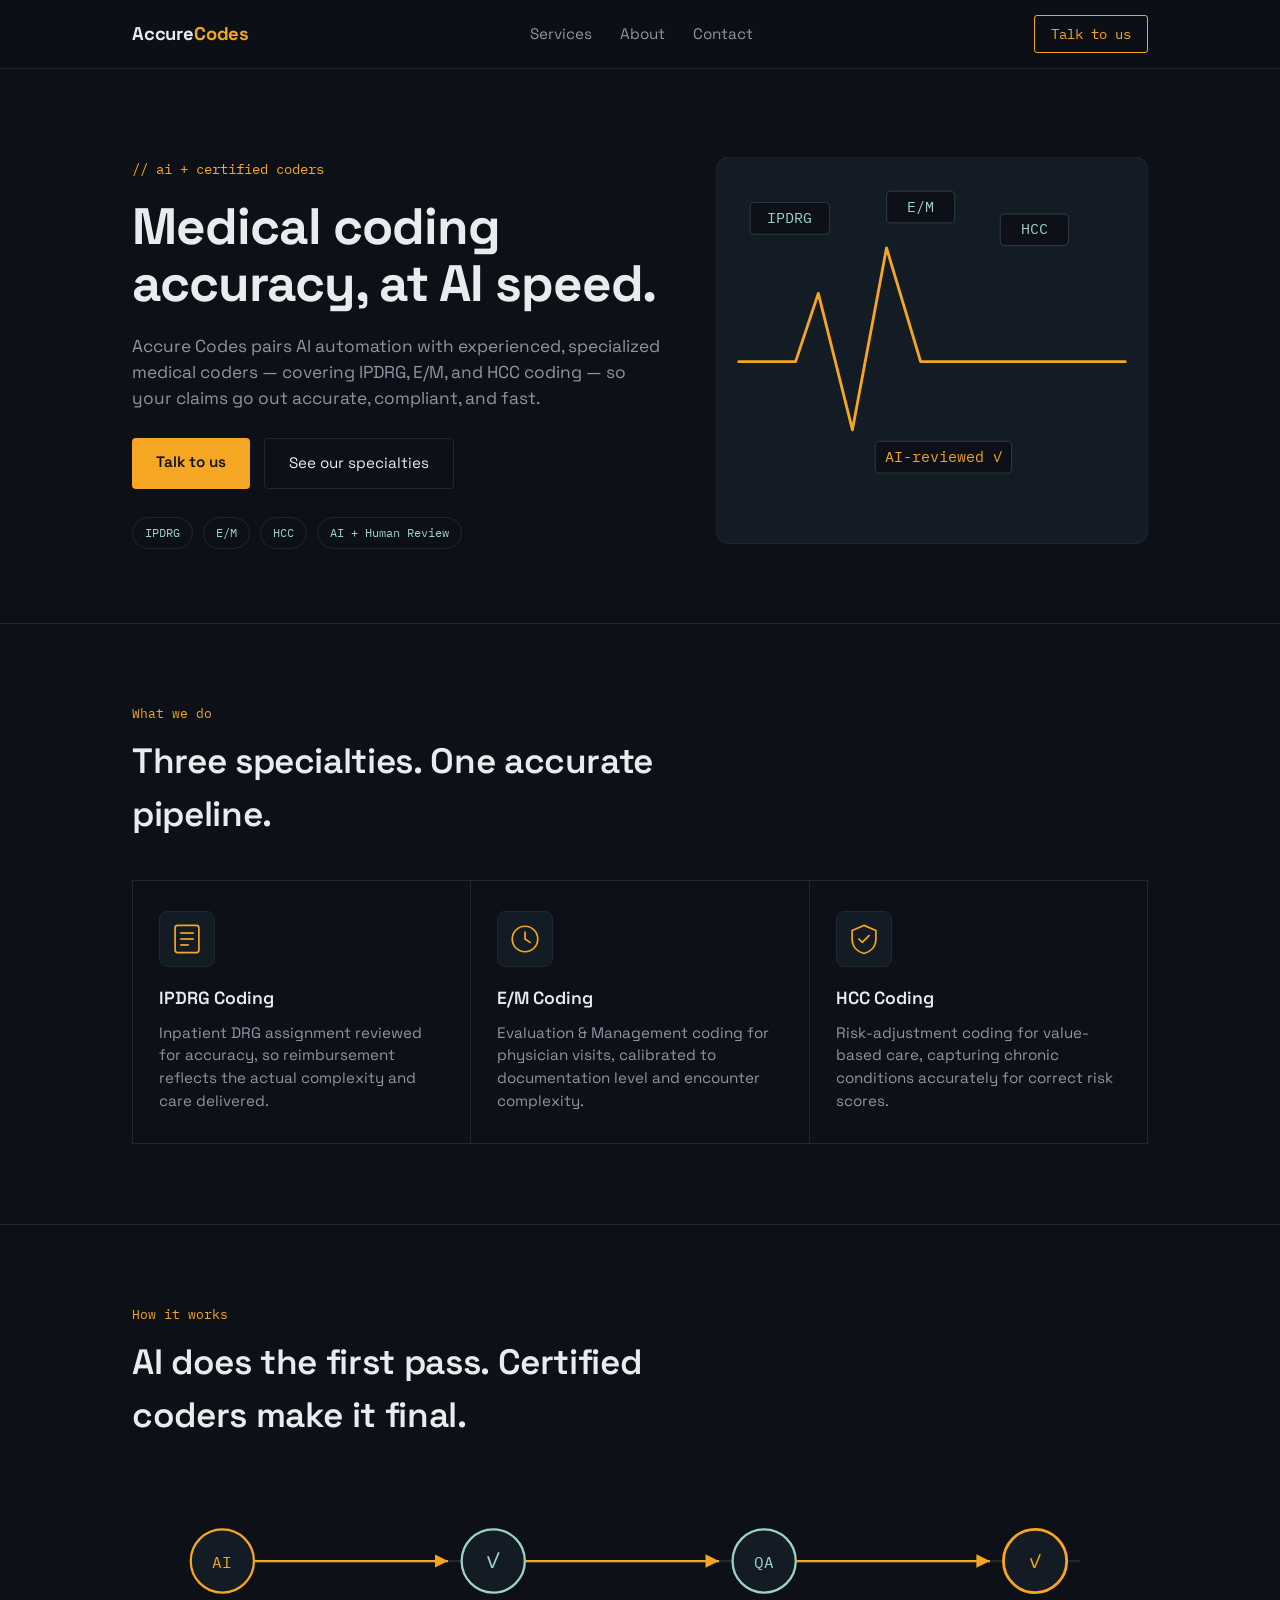
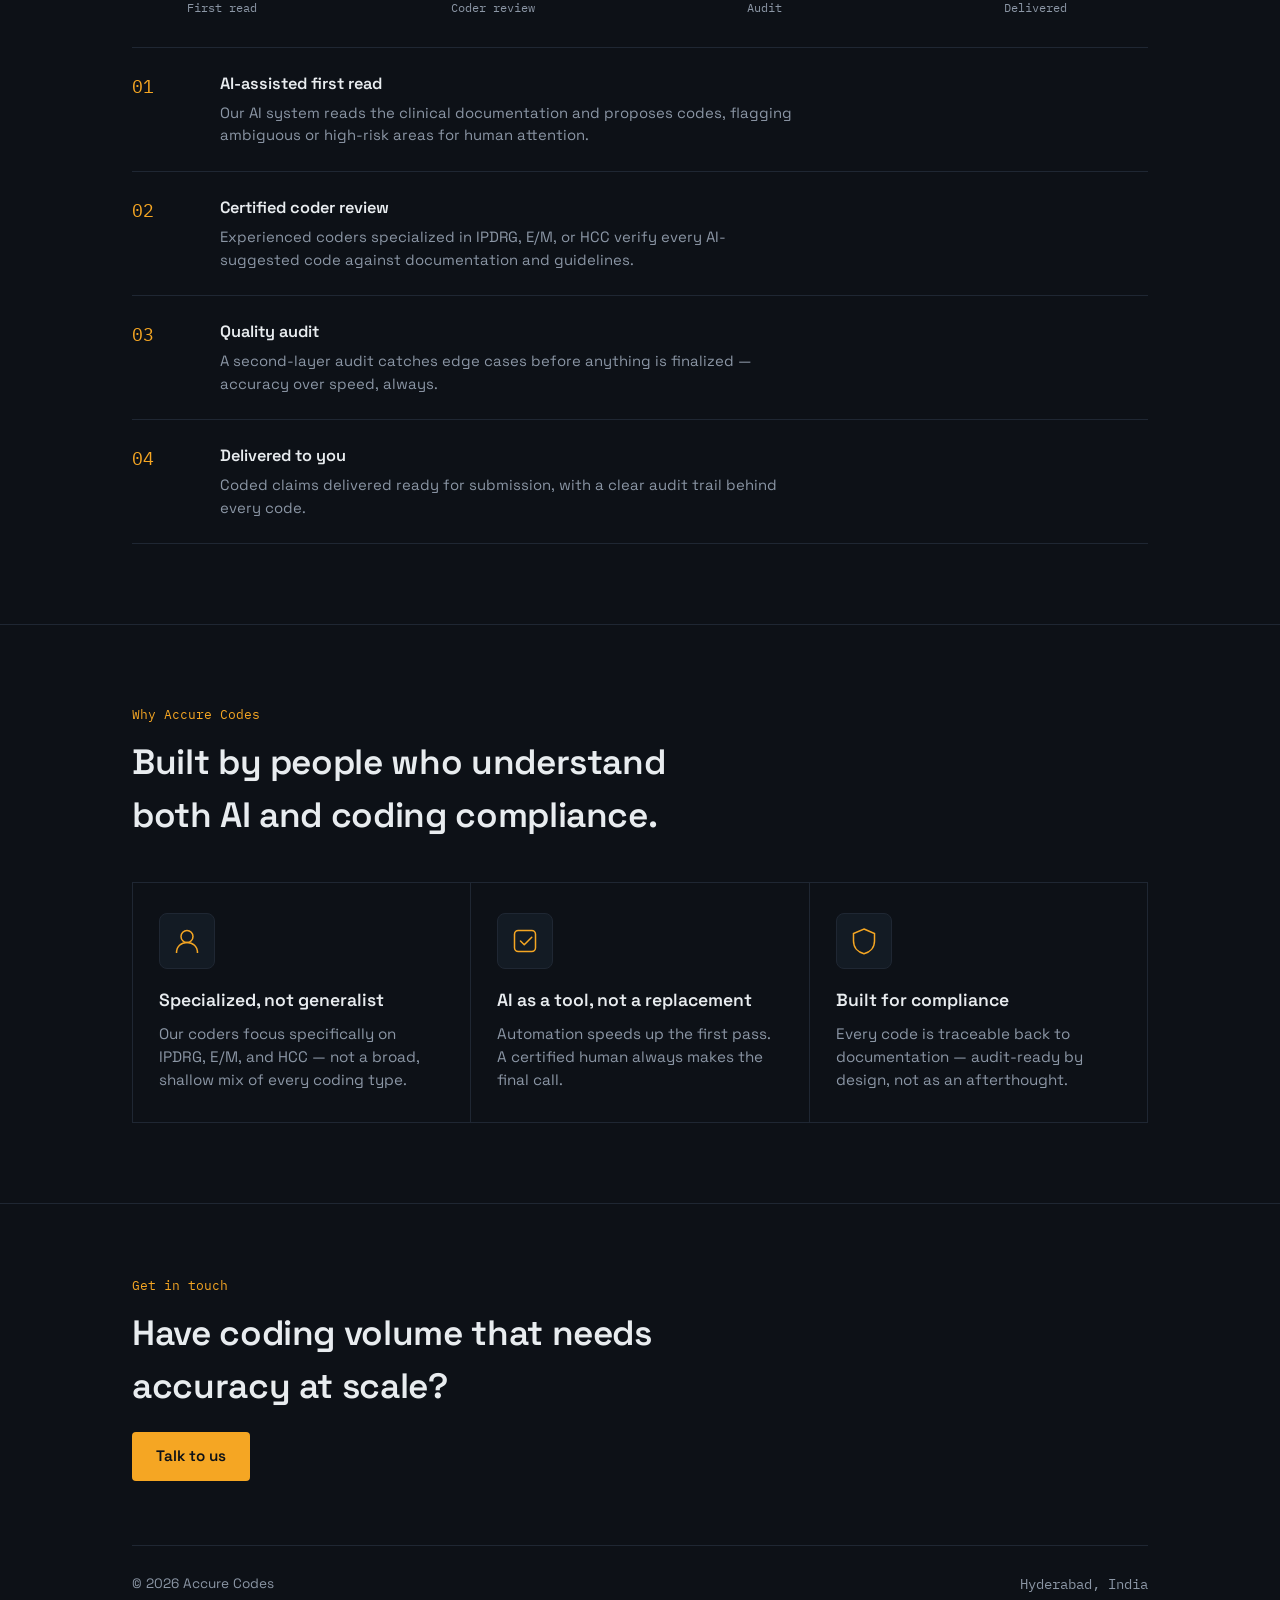
==== commit 62a58d8a: "Add files via upload" ====
--- a/index.html
+++ b/index.html
@@ -98,6 +98,49 @@
   <div class="wrap">
     <div class="section-label">How it works</div>
     <h2>AI does the first pass. Certified coders make it final.</h2>
+
+    <div class="pipeline-visual">
+      <svg viewBox="0 0 900 140" xmlns="http://www.w3.org/2000/svg">
+        <line x1="60" y1="70" x2="840" y2="70" stroke="#1F2733" stroke-width="2"/>
+
+        <g>
+          <circle cx="80" cy="70" r="28" fill="#131B24" stroke="#F5A623" stroke-width="2"/>
+          <text x="80" y="76" text-anchor="middle" fill="#F5A623" font-family="IBM Plex Mono" font-size="14">AI</text>
+          <text x="80" y="115" text-anchor="middle" fill="#8B96A5" font-family="IBM Plex Mono" font-size="11">First read</text>
+        </g>
+
+        <path d="M108 70 L280 70" stroke="#F5A623" stroke-width="2" marker-end="url(#arrow)"/>
+
+        <g>
+          <circle cx="320" cy="70" r="28" fill="#131B24" stroke="#9ED3C4" stroke-width="2"/>
+          <text x="320" y="76" text-anchor="middle" fill="#9ED3C4" font-family="IBM Plex Mono" font-size="20">✓</text>
+          <text x="320" y="115" text-anchor="middle" fill="#8B96A5" font-family="IBM Plex Mono" font-size="11">Coder review</text>
+        </g>
+
+        <path d="M348 70 L520 70" stroke="#F5A623" stroke-width="2" marker-end="url(#arrow)"/>
+
+        <g>
+          <circle cx="560" cy="70" r="28" fill="#131B24" stroke="#9ED3C4" stroke-width="2"/>
+          <text x="560" y="76" text-anchor="middle" fill="#9ED3C4" font-family="IBM Plex Mono" font-size="14">QA</text>
+          <text x="560" y="115" text-anchor="middle" fill="#8B96A5" font-family="IBM Plex Mono" font-size="11">Audit</text>
+        </g>
+
+        <path d="M588 70 L760 70" stroke="#F5A623" stroke-width="2" marker-end="url(#arrow)"/>
+
+        <g>
+          <circle cx="800" cy="70" r="28" fill="#131B24" stroke="#F5A623" stroke-width="2.5"/>
+          <text x="800" y="76" text-anchor="middle" fill="#F5A623" font-family="IBM Plex Mono" font-size="18">✓</text>
+          <text x="800" y="115" text-anchor="middle" fill="#8B96A5" font-family="IBM Plex Mono" font-size="11">Delivered</text>
+        </g>
+
+        <defs>
+          <marker id="arrow" markerWidth="8" markerHeight="8" refX="6" refY="3" orient="auto">
+            <path d="M0,0 L6,3 L0,6 Z" fill="#F5A623"/>
+          </marker>
+        </defs>
+      </svg>
+    </div>
+
     <div class="process">
       <div class="step">
         <div class="num">01</div>
@@ -137,17 +180,23 @@
     <h2>Built by people who understand both AI and coding compliance.</h2>
     <div class="grid-3">
       <div class="cell">
-        <div class="idx">01</div>
+        <div class="icon-box">
+          <svg viewBox="0 0 40 40" width="30" height="30"><circle cx="20" cy="14" r="8" fill="none" stroke="#F5A623" stroke-width="2"/><path d="M6 36 c0-9 6-14 14-14 s14 5 14 14" fill="none" stroke="#F5A623" stroke-width="2"/></svg>
+        </div>
         <h3>Specialized, not generalist</h3>
         <p>Our coders focus specifically on IPDRG, E/M, and HCC — not a broad, shallow mix of every coding type.</p>
       </div>
       <div class="cell">
-        <div class="idx">02</div>
+        <div class="icon-box">
+          <svg viewBox="0 0 40 40" width="30" height="30"><rect x="6" y="6" width="28" height="28" rx="5" fill="none" stroke="#F5A623" stroke-width="2"/><path d="M14 20 l5 5 10-10" fill="none" stroke="#F5A623" stroke-width="2" stroke-linecap="round" stroke-linejoin="round"/></svg>
+        </div>
         <h3>AI as a tool, not a replacement</h3>
         <p>Automation speeds up the first pass. A certified human always makes the final call.</p>
       </div>
       <div class="cell">
-        <div class="idx">03</div>
+        <div class="icon-box">
+          <svg viewBox="0 0 40 40" width="30" height="30"><path d="M20 4 L34 10 V20 C34 29 28 35 20 37 C12 35 6 29 6 20 V10 Z" fill="none" stroke="#F5A623" stroke-width="2"/></svg>
+        </div>
         <h3>Built for compliance</h3>
         <p>Every code is traceable back to documentation — audit-ready by design, not as an afterthought.</p>
       </div>
